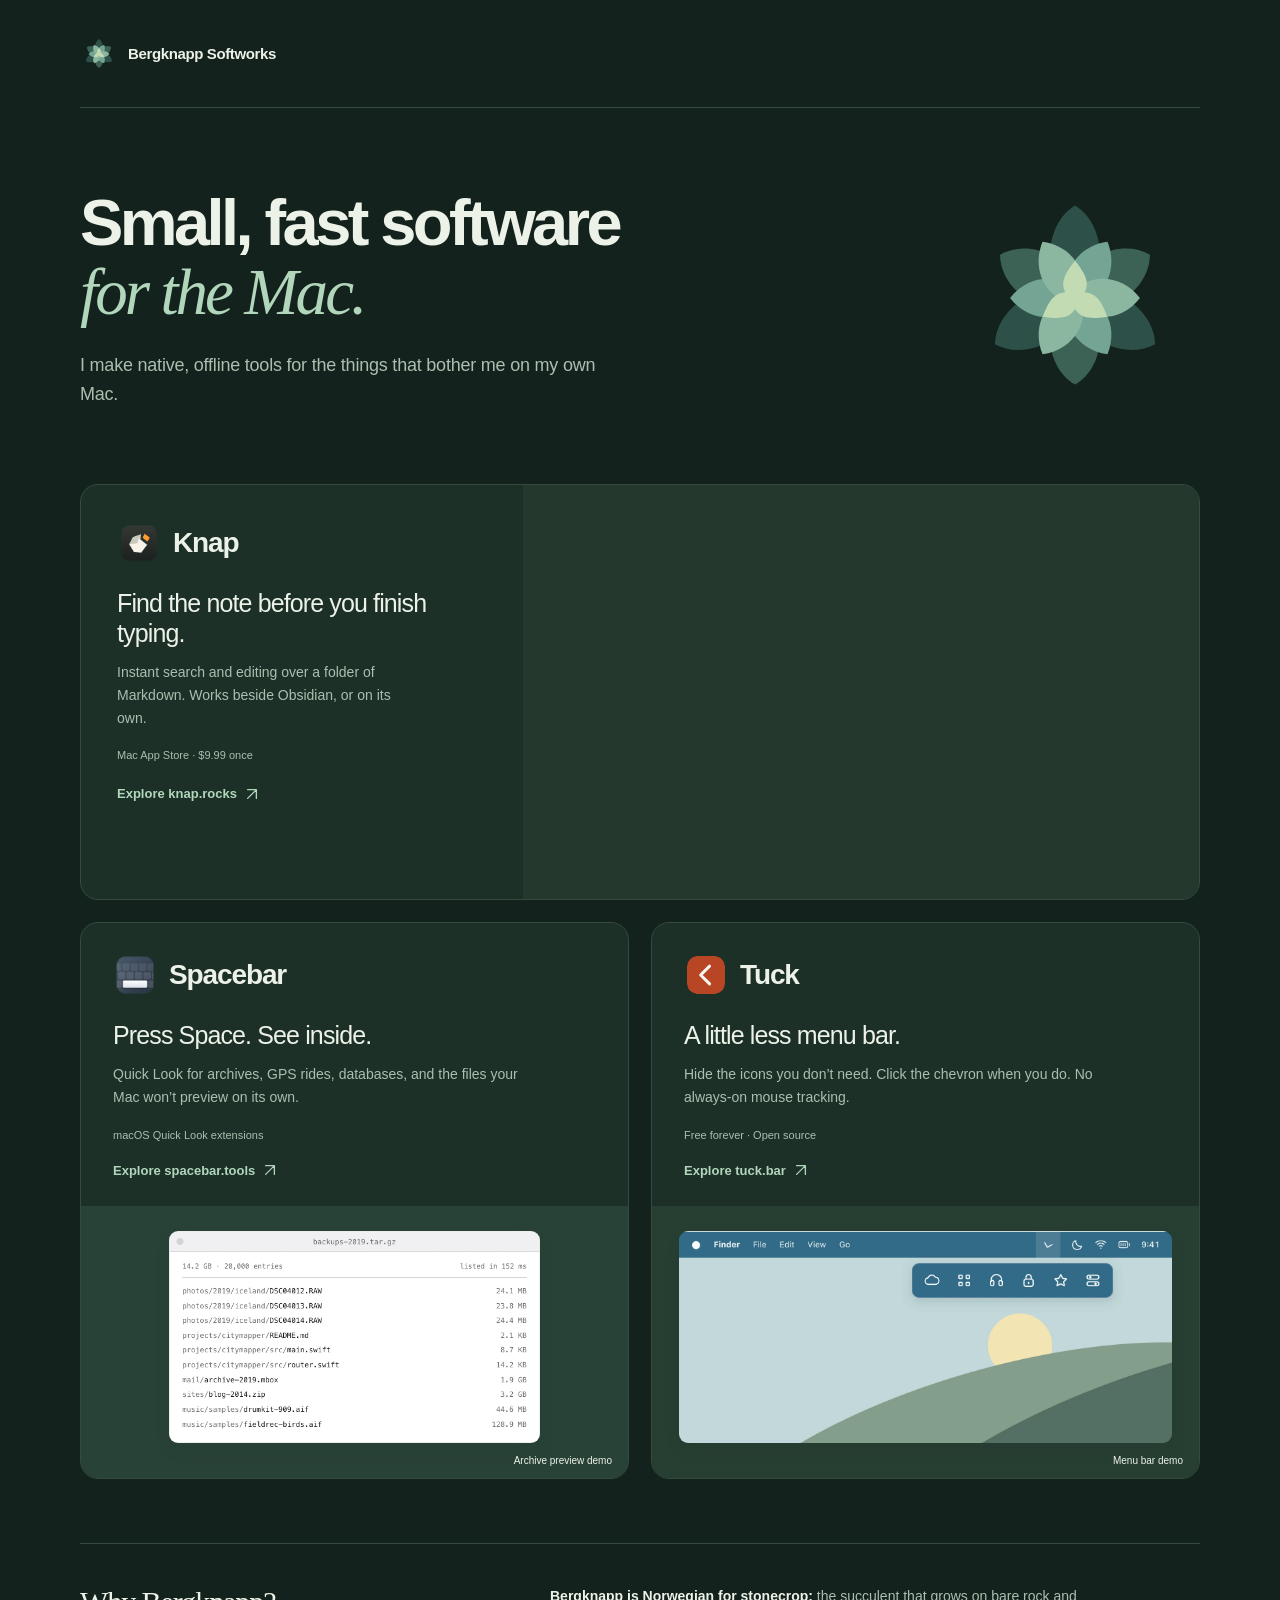
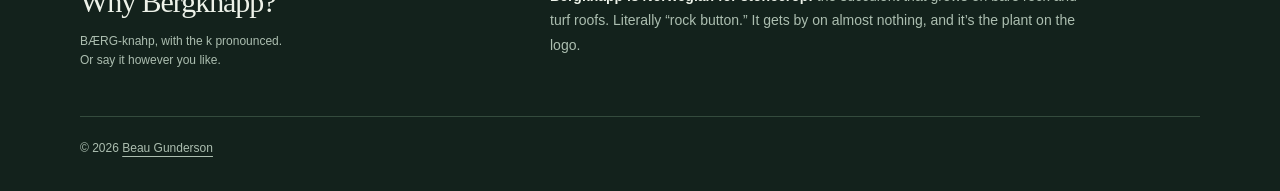
==== index.html @ d459ef78 "Audit contrast and remove redundant top navigation" ====
<!doctype html>
<html lang="en">
<head>
<meta charset="utf-8">
<meta name="viewport" content="width=device-width, initial-scale=1">
<meta name="theme-color" content="#13221c" media="(prefers-color-scheme: light)">
<meta name="theme-color" content="#0e1914" media="(prefers-color-scheme: dark)">
<title>Bergknapp Softworks — Small, fast software for the Mac</title>
<meta name="description" content="Small, fast, offline tools for the Mac, made by Beau Gunderson. Knap for your notes, Spacebar for Quick Look, and Tuck for your menu bar.">
<link rel="canonical" href="https://bergknapp.works/">
<link rel="icon" type="image/svg+xml" href="/favicon.svg?v=blue-spruce-1">
<link rel="icon" type="image/png" sizes="256x256" href="/icon-256.png?v=blue-spruce-1">
<link rel="apple-touch-icon" href="/apple-touch-icon.png?v=blue-spruce-1">
<meta property="og:title" content="Bergknapp Softworks">
<meta property="og:description" content="Small, fast, offline tools for the Mac. Made by Beau Gunderson.">
<meta property="og:image" content="https://bergknapp.works/og.png?v=blue-spruce-3">
<meta property="og:image:width" content="1200">
<meta property="og:image:height" content="630">
<meta property="og:image:alt" content="Bergknapp Softworks. Small, fast software for the Mac, beside a blue-green stonecrop rosette.">
<meta property="og:url" content="https://bergknapp.works/">
<meta property="og:type" content="website">
<meta name="twitter:card" content="summary_large_image">
<style>
:root {
  color-scheme: dark;
  --paper: #13221c;
  --panel: #1c3027;
  --ink: #edf2e9;
  --muted: #acbeb0;
  --line: #344b3d;
  --accent: #b1d6bb;
  --knap-stage: #24382e;
  --spacebar-stage: #294237;
  --tuck-stage: #273e32;
  --outer-a: #2d5149;
  --outer-b: #3c6256;
  --middle-a: #74a594;
  --middle-b: #8bb6a0;
  --heart: #c3dbb2;
}
@media (prefers-color-scheme: dark) {
  :root {
    --paper: #0e1914;
    --panel: #192b23;
    --ink: #ecf0e7;
    --muted: #adbdb1;
    --line: #3b4f42;
    --accent: #b1d6bb;
    --knap-stage: #29372e;
    --spacebar-stage: #2c4238;
    --tuck-stage: #2a3c33;
    --outer-a: #406e60;
    --outer-b: #50816e;
    --middle-a: #94c4ac;
    --middle-b: #a9d0b8;
    --heart: #dbe8c3;
  }
}
* { box-sizing: border-box; }
body { margin: 0; background: var(--paper); color: var(--ink); font-family: -apple-system, BlinkMacSystemFont, "Helvetica Neue", sans-serif; -webkit-font-smoothing: antialiased; }
a { color: inherit; text-decoration-thickness: 1px; text-underline-offset: 4px; }
a:hover { color: var(--accent); }
a:focus-visible { outline: 3px solid var(--accent); outline-offset: 5px; border-radius: 3px; }
img, svg { display: block; max-width: 100%; }
.wrap { width: min(1120px, calc(100% - 80px)); margin-inline: auto; }
.skip { position: absolute; top: -80px; left: 24px; background: var(--panel); padding: 12px 18px; z-index: 10; }
.skip:focus { top: 16px; }
.masthead { min-height: 108px; display: flex; justify-content: space-between; align-items: center; gap: 24px; border-bottom: 1px solid var(--line); }
.brand { display: flex; align-items: center; gap: 10px; text-decoration: none; font-size: 15px; font-weight: 650; letter-spacing: -.025em; }
.brand svg { width: 38px; height: 38px; }
.hero { display: grid; grid-template-columns: 1fr 250px; align-items: center; gap: 70px; padding: 72px 0 68px; }
h1 { margin: 0; font-size: clamp(42px, 5.2vw, 65px); font-weight: 650; line-height: 1.07; letter-spacing: -.055em; }
h1 em { font-family: Georgia, "Times New Roman", serif; font-weight: 400; letter-spacing: -.045em; color: var(--accent); }
.intro { max-width: 540px; font-size: 18px; line-height: 1.6; color: var(--muted); margin: 23px 0 0; letter-spacing: -.012em; }
.hero-art { margin: 0; }
.hero-art svg { width: 236px; height: 236px; margin: 0 auto; }
.apps { scroll-margin-top: 24px; }
.grid { display: grid; grid-template-columns: repeat(2, minmax(0, 1fr)); gap: 22px; }
.app { display: flex; flex-direction: column; min-width: 0; overflow: hidden; border: 1px solid var(--line); border-radius: 18px; background: var(--panel); color: var(--ink); text-decoration: none; transition: border-color 150ms ease, box-shadow 150ms ease; }
.app:hover { color: var(--ink); border-color: var(--middle-a); box-shadow: 0 6px 22px #183b2810; }
.app:focus-visible { border-radius: 18px; }
.app-info { padding: 30px 32px 28px; display: flex; flex-direction: column; align-items: flex-start; flex: 1; }
.app-heading { display: flex; align-items: center; gap: 12px; }
.app-heading img { width: 44px; height: 44px; }
.app-heading h2 { margin: 0; font-size: 28px; font-weight: 650; letter-spacing: -.04em; }
.app-heading .tuck-icon { width: 38px; height: 38px; margin: 3px; border-radius: 10px; }
.app-line { font-size: 25px; font-weight: 500; letter-spacing: -.035em; line-height: 1.2; margin: 23px 0 0; }
.app-description { font-size: 14px; line-height: 1.65; color: var(--muted); margin: 13px 0 0; max-width: 420px; }
.app-meta { margin: 19px 0 0; font-size: 11px; color: var(--muted); }
.visit { display: flex; align-items: center; gap: 8px; margin-top: 22px; font-size: 13px; font-weight: 600; color: var(--accent); }
.visit svg { width: 14px; height: 14px; transition: transform 150ms ease; }
.app:hover .visit svg { transform: translate(2px, -2px); }
.app:hover .visit span { text-decoration: underline; text-underline-offset: 4px; }
.app-visual { margin: 0; position: relative; height: 272px; overflow: hidden; }
.app-visual figcaption { position: absolute; bottom: 12px; right: 16px; font-size: 10px; color: var(--ink); }
.knap { grid-column: 1 / -1; display: grid; grid-template-columns: .85fr 1.3fr; }
.knap .app-info { padding: 36px; }
.knap .app-description { max-width: 305px; }
.knap .app-line { max-width: 310px; }
.knap .visit { margin-top: 25px; }
.knap .app-visual { height: 100%; min-height: 365px; background: var(--knap-stage); display: grid; place-items: center; }
.knap picture { display: block; width: 100%; max-width: 600px; padding: 10px; }
.knap picture img { width: 100%; height: auto; }
.spacebar .app-visual { background: var(--spacebar-stage); padding: 25px 27px 34px; display: flex; align-items: center; justify-content: center; }
.spacebar .app-visual img { width: auto; height: auto; max-height: 100%; border-radius: 9px; box-shadow: 0 8px 16px #142e2414; }
.tuck .app-visual { background: var(--tuck-stage); padding: 25px 27px 34px; display: grid; align-items: center; }
.tuck .app-visual img { width: 100%; height: auto; border-radius: 9px; box-shadow: 0 8px 16px #142e2414; }
.about { display: grid; grid-template-columns: .85fr 1.3fr; gap: 45px; margin: 64px 0 0; padding: 40px 0 46px; border-top: 1px solid var(--line); scroll-margin-top: 24px; }
.about h2 { font: 400 30px/1.2 Georgia, "Times New Roman", serif; letter-spacing: -.035em; margin: 0; }
.about .pronunciation { margin: 12px 0 0; color: var(--muted); font-size: 12px; line-height: 1.6; }
.about-copy p { margin: 0; font-size: 14px; color: var(--muted); line-height: 1.75; max-width: 550px; }
.about-copy strong { color: var(--ink); font-weight: 550; }
footer { padding: 24px 0 36px; border-top: 1px solid var(--line); display: flex; justify-content: space-between; align-items: center; gap: 20px; font-size: 12px; color: var(--muted); }
footer p { margin: 0; }
footer a { text-decoration-color: currentColor; padding-block: 10px; }
footer a:hover { text-decoration: underline; }
@media (max-width: 900px) {
  .wrap { width: calc(100% - 48px); }
  .hero { grid-template-columns: 1fr 175px; gap: 28px; padding: 56px 0; }
  .hero-art svg { width: 175px; height: 175px; }
  .app-info, .knap .app-info { padding: 26px; }
  .knap { grid-template-columns: 1fr 1.15fr; }
  .app-visual { height: 225px; }
  .spacebar .app-visual, .tuck .app-visual { padding: 20px 20px 32px; }
}
@media (max-width: 650px) {
  .wrap { width: calc(100% - 36px); }
  .masthead { min-height: 85px; gap: 12px; }
  .brand { font-size: 13px; gap: 6px; }
  .brand svg { width: 30px; height: 30px; }
  .hero { display: block; padding: 46px 0 42px; }
  .hero-art { display: none; }
  h1 { font-size: clamp(39px, 8.8vw, 54px); }
  .intro { font-size: 16px; margin-top: 20px; }
  .grid { grid-template-columns: 1fr; gap: 20px; }
  .knap { display: flex; }
  .app-info, .knap .app-info { padding: 26px; }
  .app-line { font-size: 25px; }
  .knap .app-line, .knap .app-description { max-width: none; }
  .knap .app-visual { min-height: 0; }
  .knap picture { padding: 10px 18px 18px; max-width: 390px; }
  .app-visual { height: auto; min-height: 210px; }
  .spacebar .app-visual, .tuck .app-visual { padding: 26px 24px 36px; }
  .about { grid-template-columns: 1fr; gap: 23px; margin-top: 42px; padding: 32px 0; }
  .about h2 { font-size: 28px; }
  footer { align-items: flex-start; flex-direction: column; gap: 14px; padding-bottom: 30px; }
}
@media (prefers-reduced-motion: reduce) {
  .app, .visit svg { transition: none; }
  .app:hover .visit svg { transform: none; }
}
</style>
</head>
<body>
<a class="skip" href="#main">Skip to content</a>
<svg width="0" height="0" style="position:absolute" aria-hidden="true">
  <defs>
    <!-- top-down stonecrop, Blue spruce palette: one brightness range per ring -->
    <symbol id="rosette" viewBox="0 0 120 120">
      <path fill="var(--outer-a)" transform="translate(60 60) rotate(0)" d="M0 4 C-17 -5 -17 -37 0 -47 C17 -37 17 -5 0 4Z"/>
      <path fill="var(--outer-b)" transform="translate(60 60) rotate(60)" d="M0 4 C-17 -5 -17 -34 0 -44 C17 -34 17 -5 0 4Z"/>
      <path fill="var(--outer-a)" transform="translate(60 60) rotate(120)" d="M0 4 C-17 -5 -17 -37 0 -47 C17 -37 17 -5 0 4Z"/>
      <path fill="var(--outer-b)" transform="translate(60 60) rotate(180)" d="M0 4 C-17 -5 -17 -34 0 -44 C17 -34 17 -5 0 4Z"/>
      <path fill="var(--outer-a)" transform="translate(60 60) rotate(240)" d="M0 4 C-17 -5 -17 -37 0 -47 C17 -37 17 -5 0 4Z"/>
      <path fill="var(--outer-b)" transform="translate(60 60) rotate(300)" d="M0 4 C-17 -5 -17 -34 0 -44 C17 -34 17 -5 0 4Z"/>
      <path fill="var(--middle-a)" transform="translate(60 60) rotate(30)" d="M0 4 C-13 -5 -13 -23 0 -33 C13 -23 13 -5 0 4Z"/>
      <path fill="var(--middle-b)" transform="translate(60 60) rotate(90)" d="M0 4 C-13 -5 -13 -23 0 -33 C13 -23 13 -5 0 4Z"/>
      <path fill="var(--middle-a)" transform="translate(60 60) rotate(150)" d="M0 4 C-13 -5 -13 -23 0 -33 C13 -23 13 -5 0 4Z"/>
      <path fill="var(--middle-b)" transform="translate(60 60) rotate(210)" d="M0 4 C-13 -5 -13 -23 0 -33 C13 -23 13 -5 0 4Z"/>
      <path fill="var(--middle-a)" transform="translate(60 60) rotate(270)" d="M0 4 C-13 -5 -13 -23 0 -33 C13 -23 13 -5 0 4Z"/>
      <path fill="var(--middle-b)" transform="translate(60 60) rotate(330)" d="M0 4 C-13 -5 -13 -23 0 -33 C13 -23 13 -5 0 4Z"/>
      <path fill="var(--heart)" transform="translate(60 60) rotate(0)" d="M0 4 C-8 -5 -8 -9 0 -19 C8 -9 8 -5 0 4Z"/>
      <path fill="var(--heart)" transform="translate(60 60) rotate(120)" d="M0 4 C-8 -5 -8 -9 0 -19 C8 -9 8 -5 0 4Z"/>
      <path fill="var(--heart)" transform="translate(60 60) rotate(240)" d="M0 4 C-8 -5 -8 -9 0 -19 C8 -9 8 -5 0 4Z"/>
    </symbol>
    <symbol id="arrow" viewBox="0 0 16 16">
      <path d="M3 13 13 3M3 3h10v10" fill="none" stroke="currentColor" stroke-width="1.5" stroke-linecap="round" stroke-linejoin="round"/>
    </symbol>
  </defs>
</svg>
<div class="wrap">
  <header class="masthead">
    <a class="brand" href="/" aria-label="Bergknapp Softworks home"><svg aria-hidden="true"><use href="#rosette"/></svg><span>Bergknapp Softworks</span></a>
  </header>
  <main id="main">
    <section class="hero" aria-labelledby="headline">
      <div>
        <h1 id="headline">Small, fast software<br><em>for the Mac.</em></h1>
        <p class="intro">I make native, offline tools for the things that bother me on my own Mac.</p>
      </div>
      <figure class="hero-art">
        <svg role="img" aria-label="A blue-green stonecrop rosette seen from above"><use href="#rosette"/></svg>
      </figure>
    </section>
    <section class="apps" id="apps" aria-label="Apps">
      <div class="grid">
        <a class="app knap" href="https://knap.rocks" aria-labelledby="knap-name knap-visit">
          <div class="app-info">
            <div class="app-heading"><img src="/assets/knap-icon.png" width="44" height="44" alt=""><h2 id="knap-name">Knap</h2></div>
            <p class="app-line">Find the note before you finish typing.</p>
            <p class="app-description">Instant search and editing over a folder of Markdown. Works beside Obsidian, or on its own.</p>
            <p class="app-meta">Mac App Store · $9.99 once</p>
            <span class="visit" id="knap-visit"><span>Explore knap.rocks</span><svg aria-hidden="true"><use href="#arrow"/></svg></span>
          </div>
          <figure class="app-visual">
            <picture>
              <source media="(max-width: 650px)" srcset="/assets/knap-window-narrow.webp" width="900" height="972">
              <img src="/assets/knap-window.webp" width="1440" height="979" fetchpriority="high" alt="Knap searching for bread, with matching notes beside a Rye bread note and its backlinks.">
            </picture>
          </figure>
        </a>
        <a class="app spacebar" href="https://spacebar.tools" aria-labelledby="spacebar-name spacebar-visit">
          <div class="app-info">
            <div class="app-heading"><img src="/assets/spacebar-icon.png" width="44" height="44" alt="" loading="lazy"><h2 id="spacebar-name">Spacebar</h2></div>
            <p class="app-line">Press Space. See inside.</p>
            <p class="app-description">Quick Look for archives, GPS rides, databases, and the files your Mac won’t preview on its own.</p>
            <p class="app-meta">macOS Quick Look extensions</p>
            <span class="visit" id="spacebar-visit"><span>Explore spacebar.tools</span><svg aria-hidden="true"><use href="#arrow"/></svg></span>
          </div>
          <figure class="app-visual">
            <img src="/assets/spacebar-demo.webp" width="1280" height="734" alt="Spacebar’s website demo showing a list of files inside a compressed archive." loading="lazy" decoding="async">
            <figcaption>Archive preview demo</figcaption>
          </figure>
        </a>
        <a class="app tuck" href="https://tuck.bar" aria-labelledby="tuck-name tuck-visit">
          <div class="app-info">
            <div class="app-heading"><img class="tuck-icon" src="/assets/tuck-icon.svg" width="38" height="38" alt="" loading="lazy"><h2 id="tuck-name">Tuck</h2></div>
            <p class="app-line">A little less menu bar.</p>
            <p class="app-description">Hide the icons you don’t need. Click the chevron when you do. No always-on mouse tracking.</p>
            <p class="app-meta">Free forever · Open source</p>
            <span class="visit" id="tuck-visit"><span>Explore tuck.bar</span><svg aria-hidden="true"><use href="#arrow"/></svg></span>
          </div>
          <figure class="app-visual">
            <img src="/assets/tuck-demo.webp" width="1440" height="622" alt="Tuck’s illustrated demo with hidden menu bar icons revealed in a tray beneath the chevron." loading="lazy" decoding="async">
            <figcaption>Menu bar demo</figcaption>
          </figure>
        </a>
      </div>
    </section>
    <section class="about" id="about" aria-labelledby="about-title">
      <div><h2 id="about-title">Why Bergknapp?</h2><p class="pronunciation">BÆRG-knahp, with the k pronounced.<br>Or say it however you like.</p></div>
      <div class="about-copy"><p><strong>Bergknapp is Norwegian for stonecrop:</strong> the succulent that grows on bare rock and turf roofs. Literally “rock button.” It gets by on almost nothing, and it’s the plant on the logo.</p></div>
    </section>
  </main>
  <footer>
    <p>© 2026 <a href="https://beaugunderson.com">Beau Gunderson</a></p>
  </footer>
</div>
</body>
</html>
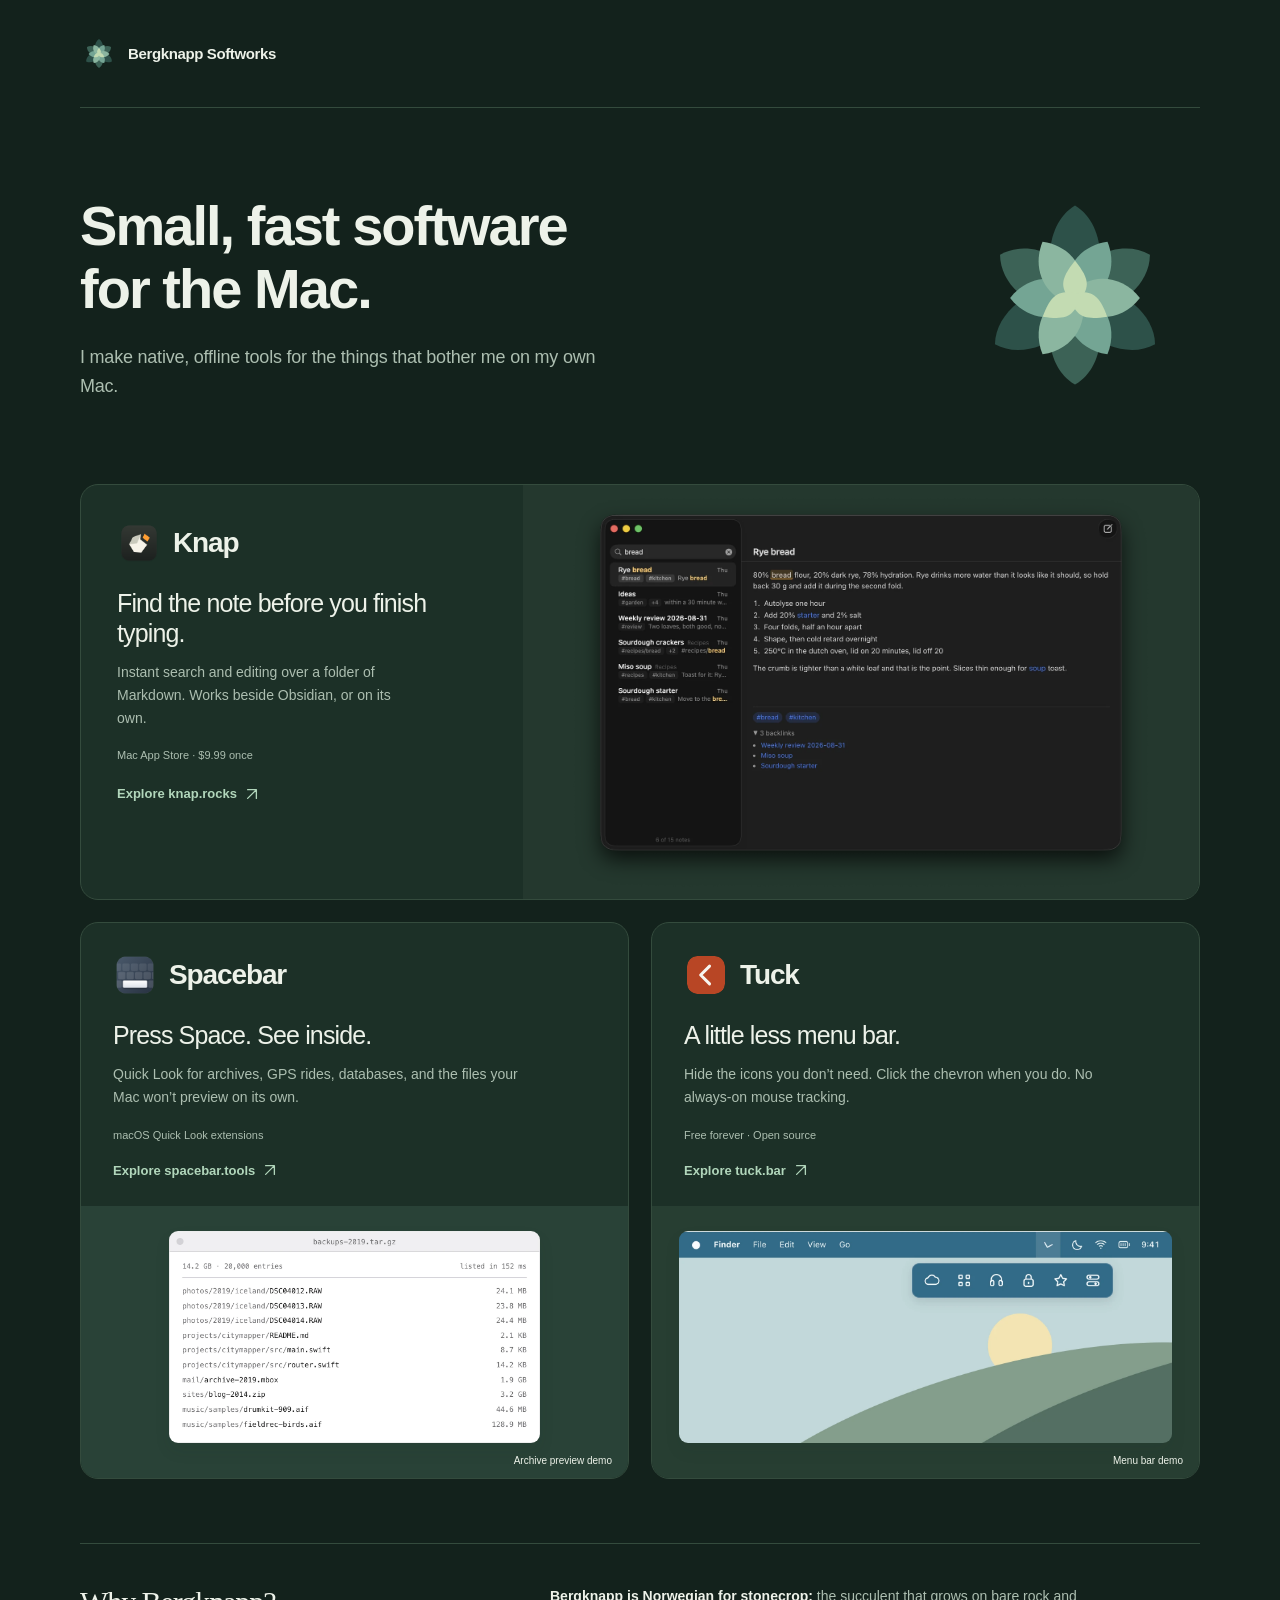
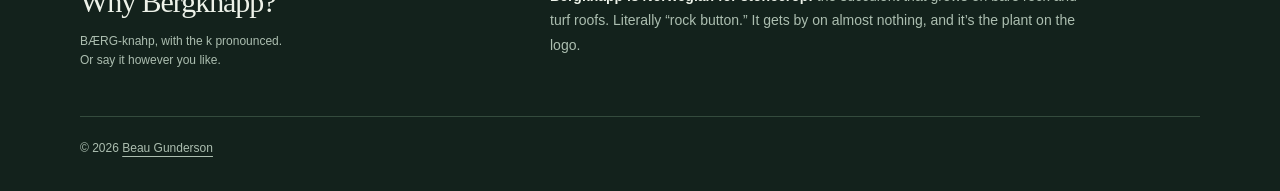
==== commit 61557b45: "Simplify the headline to restrained sans-serif typography" ====
--- a/index.html
+++ b/index.html
@@ -13,7 +13,7 @@
 <link rel="apple-touch-icon" href="/apple-touch-icon.png?v=blue-spruce-1">
 <meta property="og:title" content="Bergknapp Softworks">
 <meta property="og:description" content="Small, fast, offline tools for the Mac. Made by Beau Gunderson.">
-<meta property="og:image" content="https://bergknapp.works/og.png?v=blue-spruce-3">
+<meta property="og:image" content="https://bergknapp.works/og.png?v=blue-spruce-4">
 <meta property="og:image:width" content="1200">
 <meta property="og:image:height" content="630">
 <meta property="og:image:alt" content="Bergknapp Softworks. Small, fast software for the Mac, beside a blue-green stonecrop rosette.">
@@ -69,8 +69,7 @@
 .brand { display: flex; align-items: center; gap: 10px; text-decoration: none; font-size: 15px; font-weight: 650; letter-spacing: -.025em; }
 .brand svg { width: 38px; height: 38px; }
 .hero { display: grid; grid-template-columns: 1fr 250px; align-items: center; gap: 70px; padding: 72px 0 68px; }
-h1 { margin: 0; font-size: clamp(42px, 5.2vw, 65px); font-weight: 650; line-height: 1.07; letter-spacing: -.055em; }
-h1 em { font-family: Georgia, "Times New Roman", serif; font-weight: 400; letter-spacing: -.045em; color: var(--accent); }
+h1 { max-width: 650px; margin: 0; font-size: clamp(38px, 4.5vw, 56px); font-weight: 600; line-height: 1.12; letter-spacing: -.035em; text-wrap: balance; }
 .intro { max-width: 540px; font-size: 18px; line-height: 1.6; color: var(--muted); margin: 23px 0 0; letter-spacing: -.012em; }
 .hero-art { margin: 0; }
 .hero-art svg { width: 236px; height: 236px; margin: 0 auto; }
@@ -130,7 +129,7 @@
   .brand svg { width: 30px; height: 30px; }
   .hero { display: block; padding: 46px 0 42px; }
   .hero-art { display: none; }
-  h1 { font-size: clamp(39px, 8.8vw, 54px); }
+  h1 { font-size: clamp(36px, 8vw, 44px); }
   .intro { font-size: 16px; margin-top: 20px; }
   .grid { grid-template-columns: 1fr; gap: 20px; }
   .knap { display: flex; }
@@ -185,7 +184,7 @@
   <main id="main">
     <section class="hero" aria-labelledby="headline">
       <div>
-        <h1 id="headline">Small, fast software<br><em>for the Mac.</em></h1>
+        <h1 id="headline">Small, fast software for the Mac.</h1>
         <p class="intro">I make native, offline tools for the things that bother me on my own Mac.</p>
       </div>
       <figure class="hero-art">
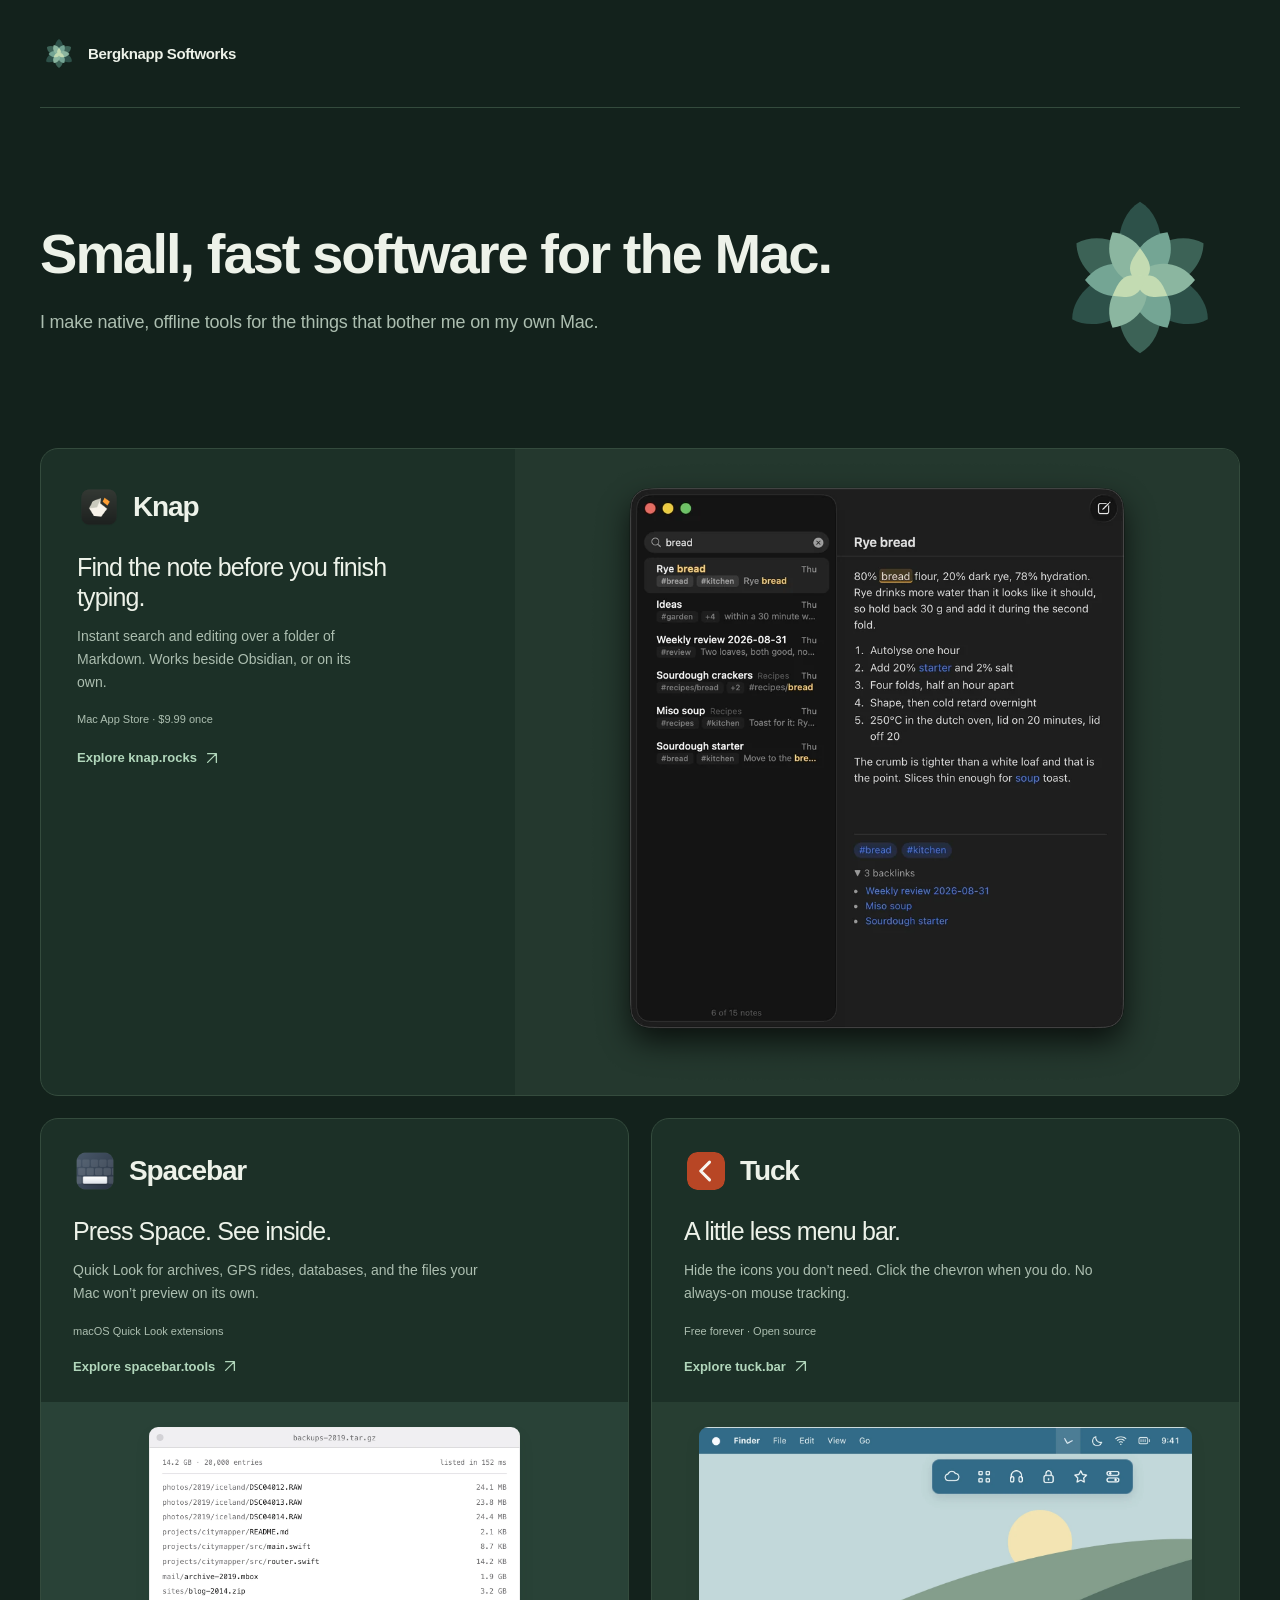
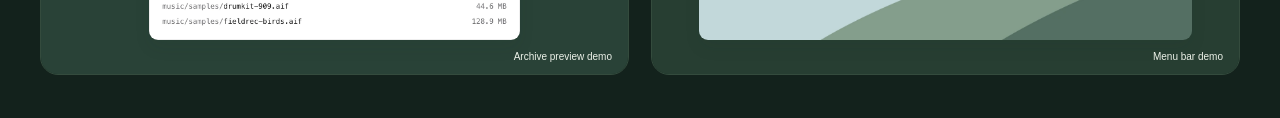
==== commit f863a7c9: "Widen desktop hero and simplify the name explanation" ====
--- a/index.html
+++ b/index.html
@@ -62,17 +62,17 @@
 a:hover { color: var(--accent); }
 a:focus-visible { outline: 3px solid var(--accent); outline-offset: 5px; border-radius: 3px; }
 img, svg { display: block; max-width: 100%; }
-.wrap { width: min(1120px, calc(100% - 80px)); margin-inline: auto; }
+.wrap { width: min(1240px, calc(100% - 80px)); margin-inline: auto; }
 .skip { position: absolute; top: -80px; left: 24px; background: var(--panel); padding: 12px 18px; z-index: 10; }
 .skip:focus { top: 16px; }
 .masthead { min-height: 108px; display: flex; justify-content: space-between; align-items: center; gap: 24px; border-bottom: 1px solid var(--line); }
 .brand { display: flex; align-items: center; gap: 10px; text-decoration: none; font-size: 15px; font-weight: 650; letter-spacing: -.025em; }
 .brand svg { width: 38px; height: 38px; }
-.hero { display: grid; grid-template-columns: 1fr 250px; align-items: center; gap: 70px; padding: 72px 0 68px; }
-h1 { max-width: 650px; margin: 0; font-size: clamp(38px, 4.5vw, 56px); font-weight: 600; line-height: 1.12; letter-spacing: -.035em; text-wrap: balance; }
-.intro { max-width: 540px; font-size: 18px; line-height: 1.6; color: var(--muted); margin: 23px 0 0; letter-spacing: -.012em; }
+.hero { display: grid; grid-template-columns: minmax(0, 1fr) 200px; align-items: center; gap: 40px; padding: 72px 0 68px; }
+h1 { margin: 0; font-size: clamp(38px, 4.5vw, 56px); font-weight: 600; line-height: 1.12; letter-spacing: -.035em; text-wrap: balance; }
+.intro { font-size: 18px; line-height: 1.6; color: var(--muted); margin: 23px 0 0; letter-spacing: -.012em; }
 .hero-art { margin: 0; }
-.hero-art svg { width: 236px; height: 236px; margin: 0 auto; }
+.hero-art svg { width: 200px; height: 200px; margin: 0 auto; }
 .apps { scroll-margin-top: 24px; }
 .grid { display: grid; grid-template-columns: repeat(2, minmax(0, 1fr)); gap: 22px; }
 .app { display: flex; flex-direction: column; min-width: 0; overflow: hidden; border: 1px solid var(--line); border-radius: 18px; background: var(--panel); color: var(--ink); text-decoration: none; transition: border-color 150ms ease, box-shadow 150ms ease; }
@@ -102,12 +102,10 @@
 .knap picture img { width: 100%; height: auto; }
 .spacebar .app-visual { background: var(--spacebar-stage); padding: 25px 27px 34px; display: flex; align-items: center; justify-content: center; }
 .spacebar .app-visual img { width: auto; height: auto; max-height: 100%; border-radius: 9px; box-shadow: 0 8px 16px #142e2414; }
-.tuck .app-visual { background: var(--tuck-stage); padding: 25px 27px 34px; display: grid; align-items: center; }
-.tuck .app-visual img { width: 100%; height: auto; border-radius: 9px; box-shadow: 0 8px 16px #142e2414; }
-.about { display: grid; grid-template-columns: .85fr 1.3fr; gap: 45px; margin: 64px 0 0; padding: 40px 0 46px; border-top: 1px solid var(--line); scroll-margin-top: 24px; }
-.about h2 { font: 400 30px/1.2 Georgia, "Times New Roman", serif; letter-spacing: -.035em; margin: 0; }
-.about .pronunciation { margin: 12px 0 0; color: var(--muted); font-size: 12px; line-height: 1.6; }
-.about-copy p { margin: 0; font-size: 14px; color: var(--muted); line-height: 1.75; max-width: 550px; }
+.tuck .app-visual { background: var(--tuck-stage); padding: 25px 27px 34px; display: flex; align-items: center; justify-content: center; }
+.tuck .app-visual img { width: auto; height: auto; max-height: 100%; border-radius: 9px; box-shadow: 0 8px 16px #142e2414; }
+.about { margin: 64px 0 0; padding: 40px 0 46px; border-top: 1px solid var(--line); }
+.about-copy p { margin: 0; font-size: 14px; color: var(--muted); line-height: 1.75; max-width: 760px; }
 .about-copy strong { color: var(--ink); font-weight: 550; }
 footer { padding: 24px 0 36px; border-top: 1px solid var(--line); display: flex; justify-content: space-between; align-items: center; gap: 20px; font-size: 12px; color: var(--muted); }
 footer p { margin: 0; }
@@ -140,8 +138,7 @@
   .knap picture { padding: 10px 18px 18px; max-width: 390px; }
   .app-visual { height: auto; min-height: 210px; }
   .spacebar .app-visual, .tuck .app-visual { padding: 26px 24px 36px; }
-  .about { grid-template-columns: 1fr; gap: 23px; margin-top: 42px; padding: 32px 0; }
-  .about h2 { font-size: 28px; }
+  .about { margin-top: 42px; padding: 32px 0; }
   footer { align-items: flex-start; flex-direction: column; gap: 14px; padding-bottom: 30px; }
 }
 @media (prefers-reduced-motion: reduce) {
@@ -236,8 +233,7 @@
         </a>
       </div>
     </section>
-    <section class="about" id="about" aria-labelledby="about-title">
-      <div><h2 id="about-title">Why Bergknapp?</h2><p class="pronunciation">BÆRG-knahp, with the k pronounced.<br>Or say it however you like.</p></div>
+    <section class="about" id="about" aria-label="About the name">
       <div class="about-copy"><p><strong>Bergknapp is Norwegian for stonecrop:</strong> the succulent that grows on bare rock and turf roofs. Literally “rock button.” It gets by on almost nothing, and it’s the plant on the logo.</p></div>
     </section>
   </main>
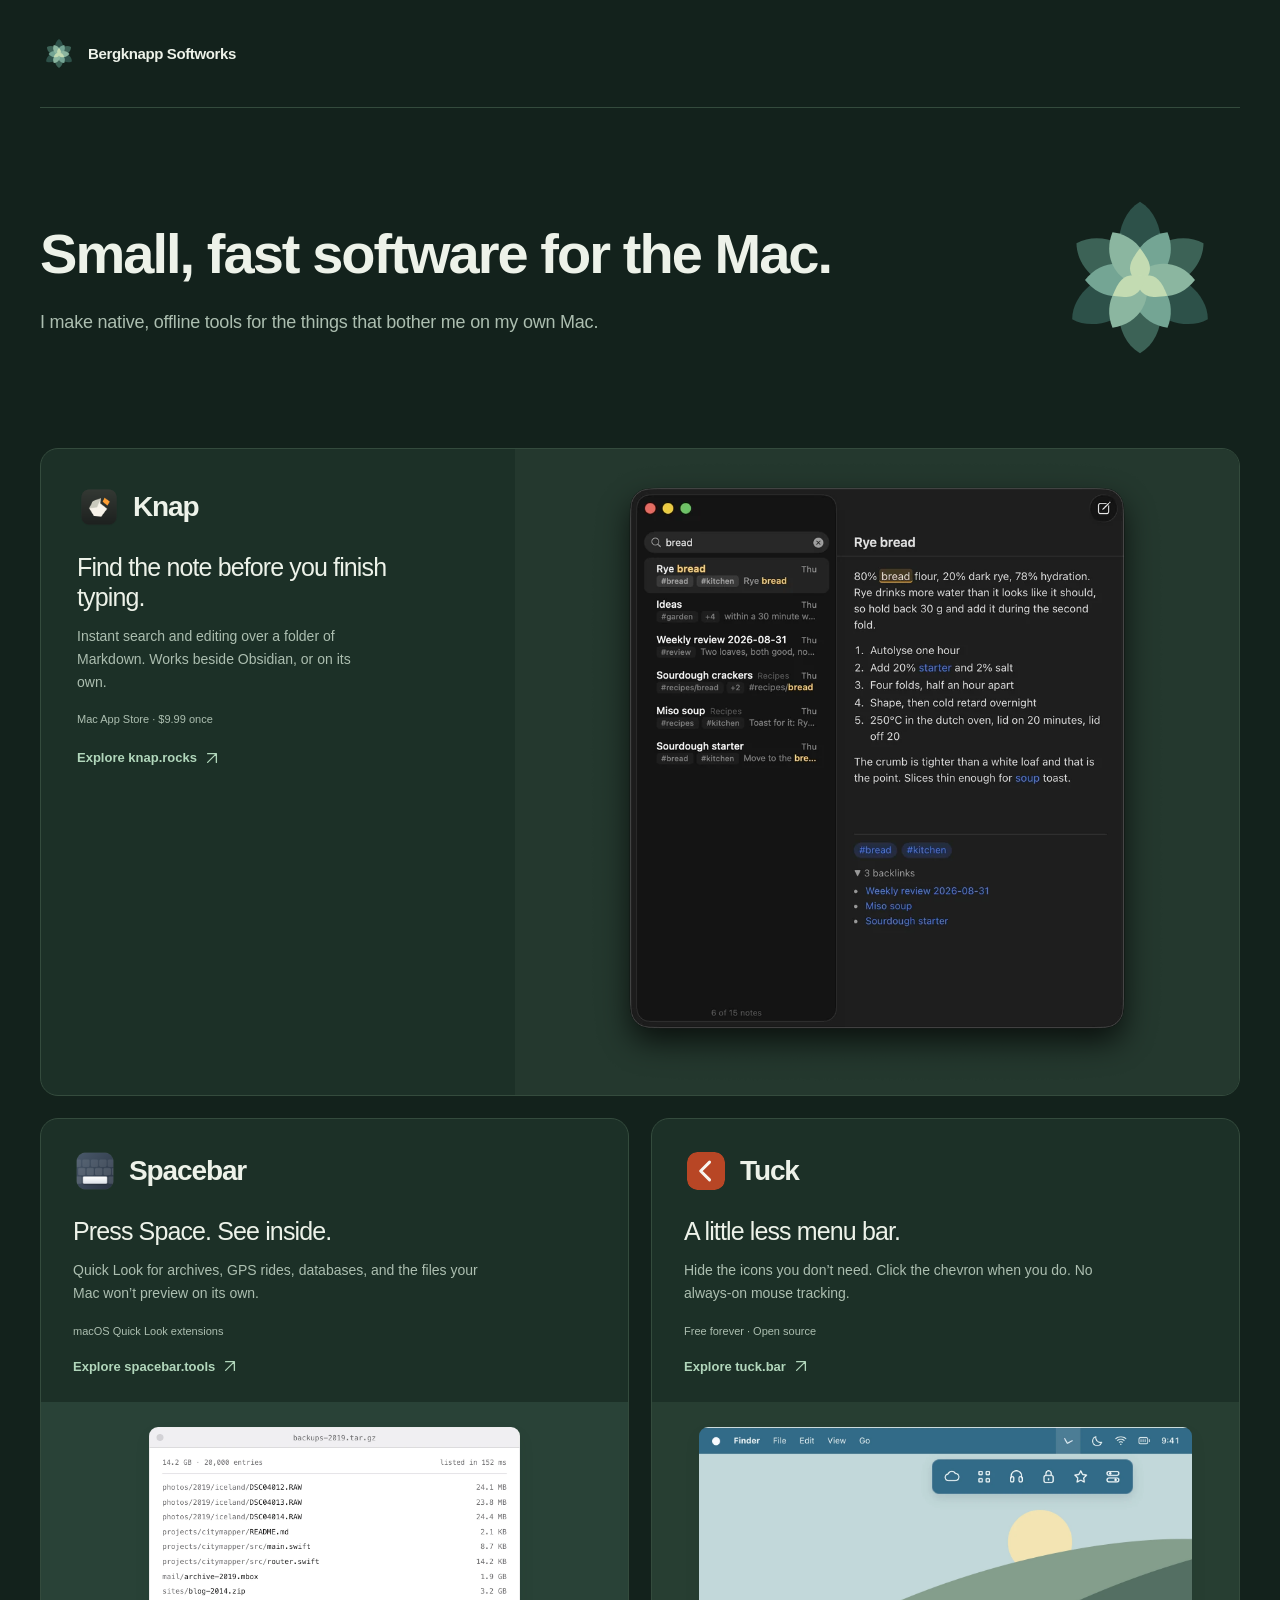
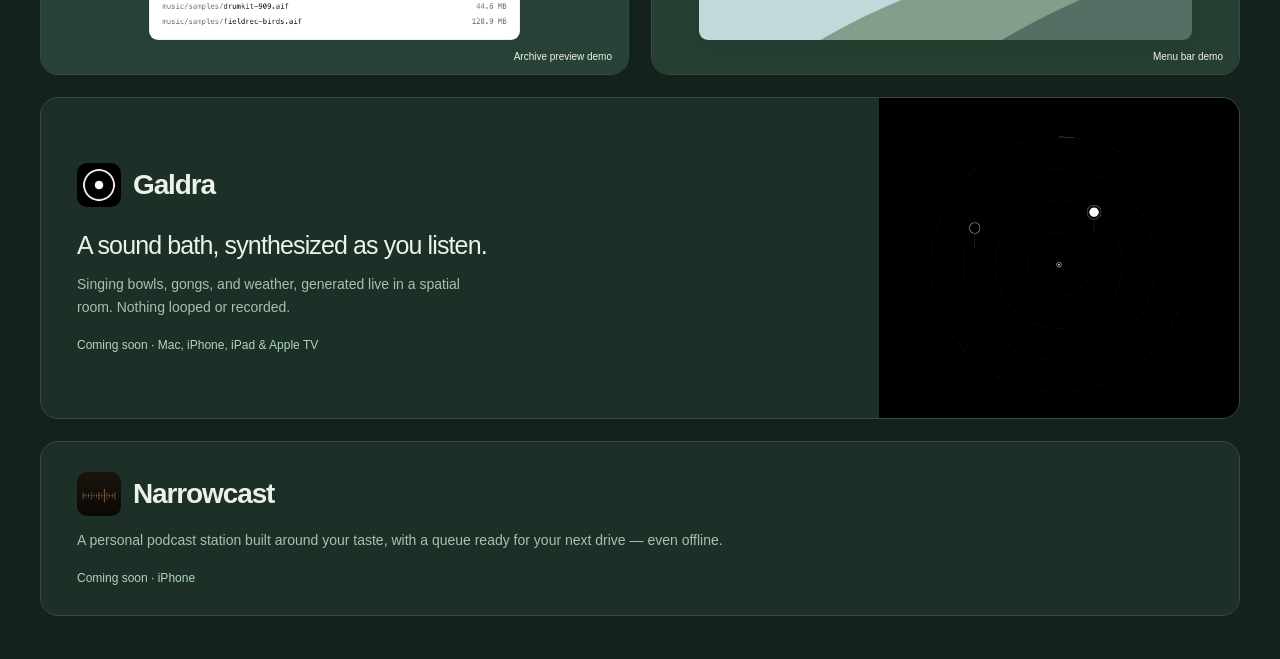
==== commit f414dfa2: "Add Galdra and Narrowcast coming-soon cards" ====
--- a/index.html
+++ b/index.html
@@ -6,7 +6,7 @@
 <meta name="theme-color" content="#13221c" media="(prefers-color-scheme: light)">
 <meta name="theme-color" content="#0e1914" media="(prefers-color-scheme: dark)">
 <title>Bergknapp Softworks — Small, fast software for the Mac</title>
-<meta name="description" content="Small, fast, offline tools for the Mac, made by Beau Gunderson. Knap for your notes, Spacebar for Quick Look, and Tuck for your menu bar.">
+<meta name="description" content="Small, fast tools made by Beau Gunderson: Knap, Spacebar, Tuck, and the upcoming Galdra and Narrowcast.">
 <link rel="canonical" href="https://bergknapp.works/">
 <link rel="icon" type="image/svg+xml" href="/favicon.svg?v=blue-spruce-1">
 <link rel="icon" type="image/png" sizes="256x256" href="/icon-256.png?v=blue-spruce-1">
@@ -76,7 +76,7 @@
 .apps { scroll-margin-top: 24px; }
 .grid { display: grid; grid-template-columns: repeat(2, minmax(0, 1fr)); gap: 22px; }
 .app { display: flex; flex-direction: column; min-width: 0; overflow: hidden; border: 1px solid var(--line); border-radius: 18px; background: var(--panel); color: var(--ink); text-decoration: none; transition: border-color 150ms ease, box-shadow 150ms ease; }
-.app:hover { color: var(--ink); border-color: var(--middle-a); box-shadow: 0 6px 22px #183b2810; }
+a.app:hover { color: var(--ink); border-color: var(--middle-a); box-shadow: 0 6px 22px #183b2810; }
 .app:focus-visible { border-radius: 18px; }
 .app-info { padding: 30px 32px 28px; display: flex; flex-direction: column; align-items: flex-start; flex: 1; }
 .app-heading { display: flex; align-items: center; gap: 12px; }
@@ -88,8 +88,8 @@
 .app-meta { margin: 19px 0 0; font-size: 11px; color: var(--muted); }
 .visit { display: flex; align-items: center; gap: 8px; margin-top: 22px; font-size: 13px; font-weight: 600; color: var(--accent); }
 .visit svg { width: 14px; height: 14px; transition: transform 150ms ease; }
-.app:hover .visit svg { transform: translate(2px, -2px); }
-.app:hover .visit span { text-decoration: underline; text-underline-offset: 4px; }
+a.app:hover .visit svg { transform: translate(2px, -2px); }
+a.app:hover .visit span { text-decoration: underline; text-underline-offset: 4px; }
 .app-visual { margin: 0; position: relative; height: 272px; overflow: hidden; }
 .app-visual figcaption { position: absolute; bottom: 12px; right: 16px; font-size: 10px; color: var(--ink); }
 .knap { grid-column: 1 / -1; display: grid; grid-template-columns: .85fr 1.3fr; }
@@ -104,6 +104,15 @@
 .spacebar .app-visual img { width: auto; height: auto; max-height: 100%; border-radius: 9px; box-shadow: 0 8px 16px #142e2414; }
 .tuck .app-visual { background: var(--tuck-stage); padding: 25px 27px 34px; display: flex; align-items: center; justify-content: center; }
 .tuck .app-visual img { width: auto; height: auto; max-height: 100%; border-radius: 9px; box-shadow: 0 8px 16px #142e2414; }
+.upcoming { grid-column: 1 / -1; }
+.upcoming .app-heading img { border-radius: 10px; }
+.upcoming .app-meta { color: var(--accent); font-size: 12px; }
+.galdra { display: grid; grid-template-columns: minmax(0, 1fr) 360px; align-items: stretch; }
+.galdra .app-info { justify-content: center; padding: 36px; }
+.galdra .app-visual { height: 320px; background: #000000; display: flex; align-items: center; justify-content: center; padding: 18px; }
+.galdra .app-visual img { width: auto; height: 100%; max-height: 100%; object-fit: contain; }
+.narrowcast .app-info { padding: 30px 36px; }
+.narrowcast .app-description { max-width: 760px; }
 .about { margin: 64px 0 0; padding: 40px 0 46px; border-top: 1px solid var(--line); }
 .about-copy p { margin: 0; font-size: 14px; color: var(--muted); line-height: 1.75; max-width: 760px; }
 .about-copy strong { color: var(--ink); font-weight: 550; }
@@ -138,12 +147,15 @@
   .knap picture { padding: 10px 18px 18px; max-width: 390px; }
   .app-visual { height: auto; min-height: 210px; }
   .spacebar .app-visual, .tuck .app-visual { padding: 26px 24px 36px; }
+  .galdra { display: flex; }
+  .galdra .app-info, .narrowcast .app-info { padding: 26px; }
+  .galdra .app-visual { height: 300px; min-height: 0; }
   .about { margin-top: 42px; padding: 32px 0; }
   footer { align-items: flex-start; flex-direction: column; gap: 14px; padding-bottom: 30px; }
 }
 @media (prefers-reduced-motion: reduce) {
   .app, .visit svg { transition: none; }
-  .app:hover .visit svg { transform: none; }
+  a.app:hover .visit svg { transform: none; }
 }
 </style>
 </head>
@@ -231,6 +243,24 @@
             <figcaption>Menu bar demo</figcaption>
           </figure>
         </a>
+        <article class="app upcoming galdra" aria-labelledby="galdra-name">
+          <div class="app-info">
+            <div class="app-heading"><img src="/assets/galdra-icon.png" width="44" height="44" alt="" loading="lazy"><h2 id="galdra-name">Galdra</h2></div>
+            <p class="app-line">A sound bath, synthesized as you listen.</p>
+            <p class="app-description">Singing bowls, gongs, and weather, generated live in a spatial room. Nothing looped or recorded.</p>
+            <p class="app-meta">Coming soon · Mac, iPhone, iPad &amp; Apple TV</p>
+          </div>
+          <figure class="app-visual">
+            <img src="/assets/galdra-session.webp" width="900" height="900" alt="Galdra’s live sound-bath view: singing bowls positioned around the listener on concentric distance rings." loading="lazy" decoding="async">
+          </figure>
+        </article>
+        <article class="app upcoming narrowcast" aria-labelledby="narrowcast-name">
+          <div class="app-info">
+            <div class="app-heading"><img src="/assets/narrowcast-icon.png" width="44" height="44" alt="" loading="lazy"><h2 id="narrowcast-name">Narrowcast</h2></div>
+            <p class="app-description">A personal podcast station built around your taste, with a queue ready for your next drive — even offline.</p>
+            <p class="app-meta">Coming soon · iPhone</p>
+          </div>
+        </article>
       </div>
     </section>
     <section class="about" id="about" aria-label="About the name">
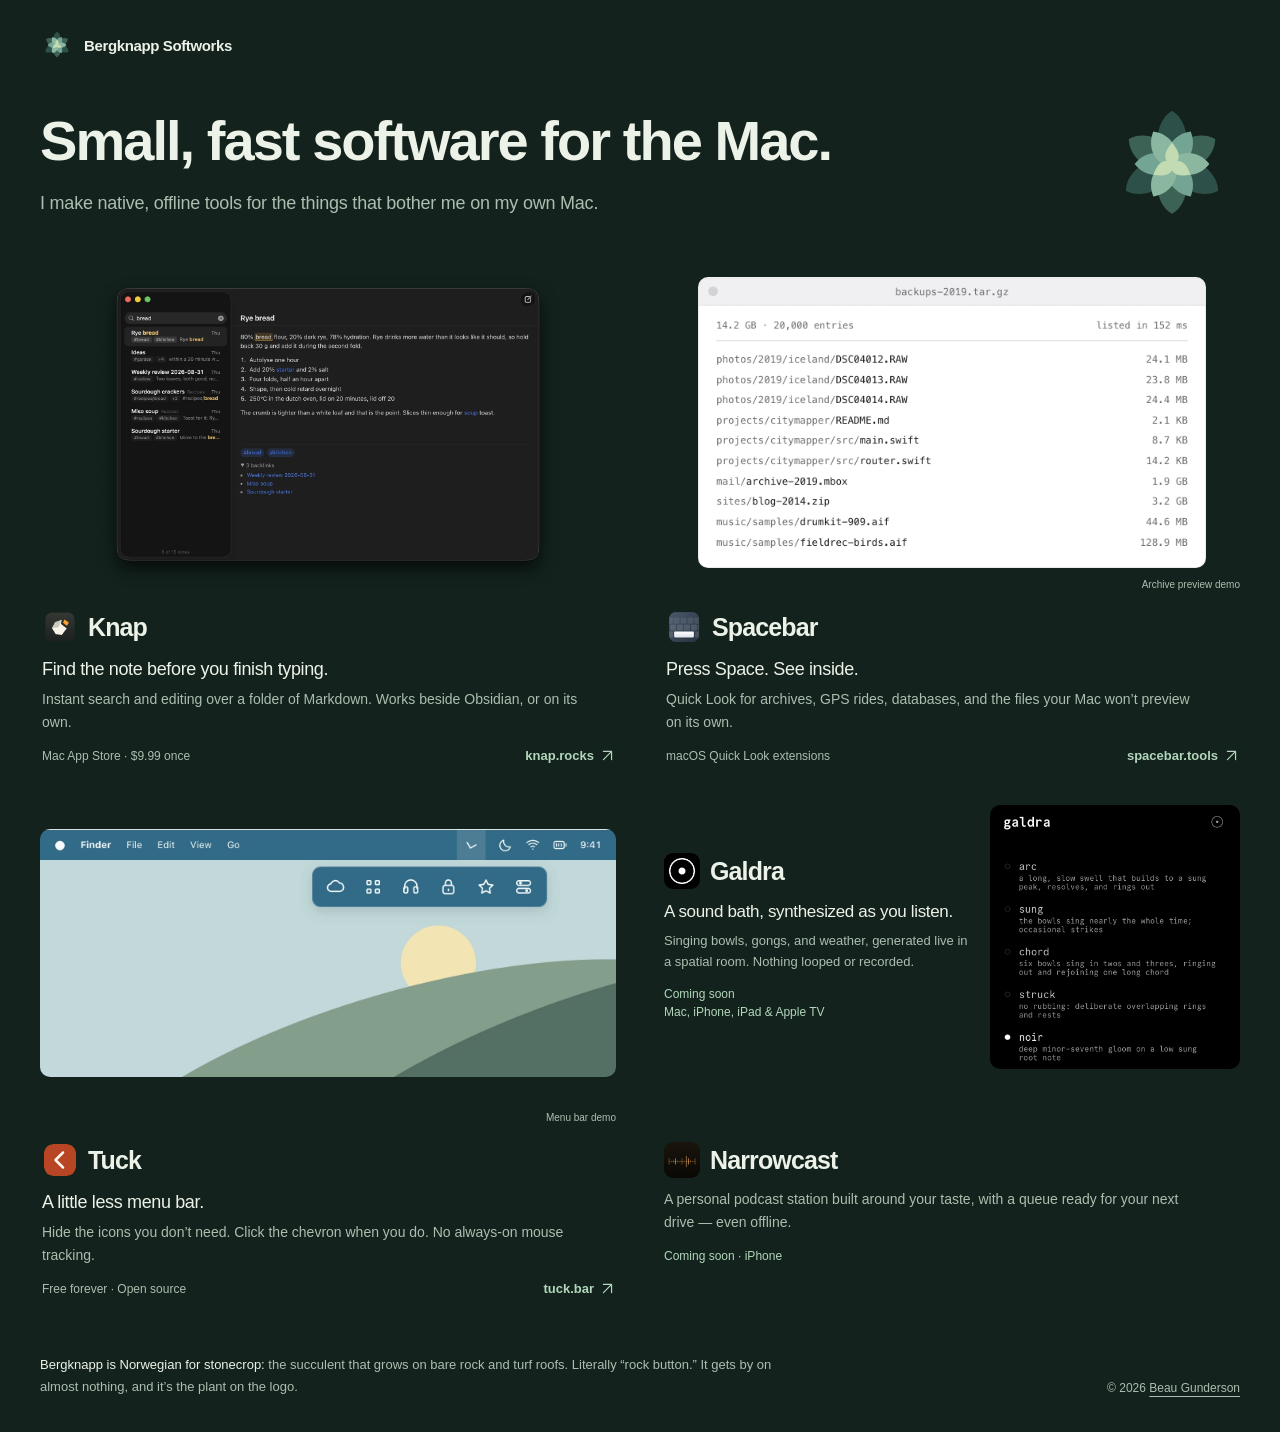
==== commit a7346d38: "Replace boxed app cards with a compact gallery" ====
--- a/index.html
+++ b/index.html
@@ -27,11 +27,7 @@
   --panel: #1c3027;
   --ink: #edf2e9;
   --muted: #acbeb0;
-  --line: #344b3d;
   --accent: #b1d6bb;
-  --knap-stage: #24382e;
-  --spacebar-stage: #294237;
-  --tuck-stage: #273e32;
   --outer-a: #2d5149;
   --outer-b: #3c6256;
   --middle-a: #74a594;
@@ -44,11 +40,7 @@
     --panel: #192b23;
     --ink: #ecf0e7;
     --muted: #adbdb1;
-    --line: #3b4f42;
     --accent: #b1d6bb;
-    --knap-stage: #29372e;
-    --spacebar-stage: #2c4238;
-    --tuck-stage: #2a3c33;
     --outer-a: #406e60;
     --outer-b: #50816e;
     --middle-a: #94c4ac;
@@ -56,108 +48,8 @@
     --heart: #dbe8c3;
   }
 }
-* { box-sizing: border-box; }
-body { margin: 0; background: var(--paper); color: var(--ink); font-family: -apple-system, BlinkMacSystemFont, "Helvetica Neue", sans-serif; -webkit-font-smoothing: antialiased; }
-a { color: inherit; text-decoration-thickness: 1px; text-underline-offset: 4px; }
-a:hover { color: var(--accent); }
-a:focus-visible { outline: 3px solid var(--accent); outline-offset: 5px; border-radius: 3px; }
-img, svg { display: block; max-width: 100%; }
-.wrap { width: min(1240px, calc(100% - 80px)); margin-inline: auto; }
-.skip { position: absolute; top: -80px; left: 24px; background: var(--panel); padding: 12px 18px; z-index: 10; }
-.skip:focus { top: 16px; }
-.masthead { min-height: 108px; display: flex; justify-content: space-between; align-items: center; gap: 24px; border-bottom: 1px solid var(--line); }
-.brand { display: flex; align-items: center; gap: 10px; text-decoration: none; font-size: 15px; font-weight: 650; letter-spacing: -.025em; }
-.brand svg { width: 38px; height: 38px; }
-.hero { display: grid; grid-template-columns: minmax(0, 1fr) 200px; align-items: center; gap: 40px; padding: 72px 0 68px; }
-h1 { margin: 0; font-size: clamp(38px, 4.5vw, 56px); font-weight: 600; line-height: 1.12; letter-spacing: -.035em; text-wrap: balance; }
-.intro { font-size: 18px; line-height: 1.6; color: var(--muted); margin: 23px 0 0; letter-spacing: -.012em; }
-.hero-art { margin: 0; }
-.hero-art svg { width: 200px; height: 200px; margin: 0 auto; }
-.apps { scroll-margin-top: 24px; }
-.grid { display: grid; grid-template-columns: repeat(2, minmax(0, 1fr)); gap: 22px; }
-.app { display: flex; flex-direction: column; min-width: 0; overflow: hidden; border: 1px solid var(--line); border-radius: 18px; background: var(--panel); color: var(--ink); text-decoration: none; transition: border-color 150ms ease, box-shadow 150ms ease; }
-a.app:hover { color: var(--ink); border-color: var(--middle-a); box-shadow: 0 6px 22px #183b2810; }
-.app:focus-visible { border-radius: 18px; }
-.app-info { padding: 30px 32px 28px; display: flex; flex-direction: column; align-items: flex-start; flex: 1; }
-.app-heading { display: flex; align-items: center; gap: 12px; }
-.app-heading img { width: 44px; height: 44px; }
-.app-heading h2 { margin: 0; font-size: 28px; font-weight: 650; letter-spacing: -.04em; }
-.app-heading .tuck-icon { width: 38px; height: 38px; margin: 3px; border-radius: 10px; }
-.app-line { font-size: 25px; font-weight: 500; letter-spacing: -.035em; line-height: 1.2; margin: 23px 0 0; }
-.app-description { font-size: 14px; line-height: 1.65; color: var(--muted); margin: 13px 0 0; max-width: 420px; }
-.app-meta { margin: 19px 0 0; font-size: 11px; color: var(--muted); }
-.visit { display: flex; align-items: center; gap: 8px; margin-top: 22px; font-size: 13px; font-weight: 600; color: var(--accent); }
-.visit svg { width: 14px; height: 14px; transition: transform 150ms ease; }
-a.app:hover .visit svg { transform: translate(2px, -2px); }
-a.app:hover .visit span { text-decoration: underline; text-underline-offset: 4px; }
-.app-visual { margin: 0; position: relative; height: 272px; overflow: hidden; }
-.app-visual figcaption { position: absolute; bottom: 12px; right: 16px; font-size: 10px; color: var(--ink); }
-.knap { grid-column: 1 / -1; display: grid; grid-template-columns: .85fr 1.3fr; }
-.knap .app-info { padding: 36px; }
-.knap .app-description { max-width: 305px; }
-.knap .app-line { max-width: 310px; }
-.knap .visit { margin-top: 25px; }
-.knap .app-visual { height: 100%; min-height: 365px; background: var(--knap-stage); display: grid; place-items: center; }
-.knap picture { display: block; width: 100%; max-width: 600px; padding: 10px; }
-.knap picture img { width: 100%; height: auto; }
-.spacebar .app-visual { background: var(--spacebar-stage); padding: 25px 27px 34px; display: flex; align-items: center; justify-content: center; }
-.spacebar .app-visual img { width: auto; height: auto; max-height: 100%; border-radius: 9px; box-shadow: 0 8px 16px #142e2414; }
-.tuck .app-visual { background: var(--tuck-stage); padding: 25px 27px 34px; display: flex; align-items: center; justify-content: center; }
-.tuck .app-visual img { width: auto; height: auto; max-height: 100%; border-radius: 9px; box-shadow: 0 8px 16px #142e2414; }
-.upcoming { grid-column: 1 / -1; }
-.upcoming .app-heading img { border-radius: 10px; }
-.upcoming .app-meta { color: var(--accent); font-size: 12px; }
-.galdra { display: grid; grid-template-columns: minmax(0, 1fr) 360px; align-items: stretch; }
-.galdra .app-info { justify-content: center; padding: 36px; }
-.galdra .app-visual { height: 320px; background: #000000; display: flex; align-items: center; justify-content: center; padding: 18px; }
-.galdra .app-visual img { width: auto; height: 100%; max-height: 100%; object-fit: contain; }
-.narrowcast .app-info { padding: 30px 36px; }
-.narrowcast .app-description { max-width: 760px; }
-.about { margin: 64px 0 0; padding: 40px 0 46px; border-top: 1px solid var(--line); }
-.about-copy p { margin: 0; font-size: 14px; color: var(--muted); line-height: 1.75; max-width: 760px; }
-.about-copy strong { color: var(--ink); font-weight: 550; }
-footer { padding: 24px 0 36px; border-top: 1px solid var(--line); display: flex; justify-content: space-between; align-items: center; gap: 20px; font-size: 12px; color: var(--muted); }
-footer p { margin: 0; }
-footer a { text-decoration-color: currentColor; padding-block: 10px; }
-footer a:hover { text-decoration: underline; }
-@media (max-width: 900px) {
-  .wrap { width: calc(100% - 48px); }
-  .hero { grid-template-columns: 1fr 175px; gap: 28px; padding: 56px 0; }
-  .hero-art svg { width: 175px; height: 175px; }
-  .app-info, .knap .app-info { padding: 26px; }
-  .knap { grid-template-columns: 1fr 1.15fr; }
-  .app-visual { height: 225px; }
-  .spacebar .app-visual, .tuck .app-visual { padding: 20px 20px 32px; }
-}
-@media (max-width: 650px) {
-  .wrap { width: calc(100% - 36px); }
-  .masthead { min-height: 85px; gap: 12px; }
-  .brand { font-size: 13px; gap: 6px; }
-  .brand svg { width: 30px; height: 30px; }
-  .hero { display: block; padding: 46px 0 42px; }
-  .hero-art { display: none; }
-  h1 { font-size: clamp(36px, 8vw, 44px); }
-  .intro { font-size: 16px; margin-top: 20px; }
-  .grid { grid-template-columns: 1fr; gap: 20px; }
-  .knap { display: flex; }
-  .app-info, .knap .app-info { padding: 26px; }
-  .app-line { font-size: 25px; }
-  .knap .app-line, .knap .app-description { max-width: none; }
-  .knap .app-visual { min-height: 0; }
-  .knap picture { padding: 10px 18px 18px; max-width: 390px; }
-  .app-visual { height: auto; min-height: 210px; }
-  .spacebar .app-visual, .tuck .app-visual { padding: 26px 24px 36px; }
-  .galdra { display: flex; }
-  .galdra .app-info, .narrowcast .app-info { padding: 26px; }
-  .galdra .app-visual { height: 300px; min-height: 0; }
-  .about { margin-top: 42px; padding: 32px 0; }
-  footer { align-items: flex-start; flex-direction: column; gap: 14px; padding-bottom: 30px; }
-}
-@media (prefers-reduced-motion: reduce) {
-  .app, .visit svg { transition: none; }
-  a.app:hover .visit svg { transform: none; }
-}
 </style>
+<link rel="stylesheet" href="/styles.css">
 </head>
 <body>
 <a class="skip" href="#main">Skip to content</a>
@@ -196,19 +88,16 @@
         <h1 id="headline">Small, fast software for the Mac.</h1>
         <p class="intro">I make native, offline tools for the things that bother me on my own Mac.</p>
       </div>
-      <figure class="hero-art">
-        <svg role="img" aria-label="A blue-green stonecrop rosette seen from above"><use href="#rosette"/></svg>
-      </figure>
+      <figure class="hero-art"><svg role="img" aria-label="A blue-green stonecrop rosette seen from above"><use href="#rosette"/></svg></figure>
     </section>
     <section class="apps" id="apps" aria-label="Apps">
       <div class="grid">
         <a class="app knap" href="https://knap.rocks" aria-labelledby="knap-name knap-visit">
           <div class="app-info">
-            <div class="app-heading"><img src="/assets/knap-icon.png" width="44" height="44" alt=""><h2 id="knap-name">Knap</h2></div>
+            <div class="app-heading"><img src="/assets/knap-icon.png" width="36" height="36" alt=""><h2 id="knap-name">Knap</h2></div>
             <p class="app-line">Find the note before you finish typing.</p>
             <p class="app-description">Instant search and editing over a folder of Markdown. Works beside Obsidian, or on its own.</p>
-            <p class="app-meta">Mac App Store · $9.99 once</p>
-            <span class="visit" id="knap-visit"><span>Explore knap.rocks</span><svg aria-hidden="true"><use href="#arrow"/></svg></span>
+            <div class="app-footer"><p class="app-meta">Mac App Store · $9.99 once</p><span class="visit" id="knap-visit"><span>knap.rocks</span><svg aria-hidden="true"><use href="#arrow"/></svg></span></div>
           </div>
           <figure class="app-visual">
             <picture>
@@ -219,11 +108,10 @@
         </a>
         <a class="app spacebar" href="https://spacebar.tools" aria-labelledby="spacebar-name spacebar-visit">
           <div class="app-info">
-            <div class="app-heading"><img src="/assets/spacebar-icon.png" width="44" height="44" alt="" loading="lazy"><h2 id="spacebar-name">Spacebar</h2></div>
+            <div class="app-heading"><img src="/assets/spacebar-icon.png" width="36" height="36" alt="" loading="lazy"><h2 id="spacebar-name">Spacebar</h2></div>
             <p class="app-line">Press Space. See inside.</p>
             <p class="app-description">Quick Look for archives, GPS rides, databases, and the files your Mac won’t preview on its own.</p>
-            <p class="app-meta">macOS Quick Look extensions</p>
-            <span class="visit" id="spacebar-visit"><span>Explore spacebar.tools</span><svg aria-hidden="true"><use href="#arrow"/></svg></span>
+            <div class="app-footer"><p class="app-meta">macOS Quick Look extensions</p><span class="visit" id="spacebar-visit"><span>spacebar.tools</span><svg aria-hidden="true"><use href="#arrow"/></svg></span></div>
           </div>
           <figure class="app-visual">
             <img src="/assets/spacebar-demo.webp" width="1280" height="734" alt="Spacebar’s website demo showing a list of files inside a compressed archive." loading="lazy" decoding="async">
@@ -232,11 +120,10 @@
         </a>
         <a class="app tuck" href="https://tuck.bar" aria-labelledby="tuck-name tuck-visit">
           <div class="app-info">
-            <div class="app-heading"><img class="tuck-icon" src="/assets/tuck-icon.svg" width="38" height="38" alt="" loading="lazy"><h2 id="tuck-name">Tuck</h2></div>
+            <div class="app-heading"><img class="tuck-icon" src="/assets/tuck-icon.svg" width="32" height="32" alt="" loading="lazy"><h2 id="tuck-name">Tuck</h2></div>
             <p class="app-line">A little less menu bar.</p>
             <p class="app-description">Hide the icons you don’t need. Click the chevron when you do. No always-on mouse tracking.</p>
-            <p class="app-meta">Free forever · Open source</p>
-            <span class="visit" id="tuck-visit"><span>Explore tuck.bar</span><svg aria-hidden="true"><use href="#arrow"/></svg></span>
+            <div class="app-footer"><p class="app-meta">Free forever · Open source</p><span class="visit" id="tuck-visit"><span>tuck.bar</span><svg aria-hidden="true"><use href="#arrow"/></svg></span></div>
           </div>
           <figure class="app-visual">
             <img src="/assets/tuck-demo.webp" width="1440" height="622" alt="Tuck’s illustrated demo with hidden menu bar icons revealed in a tray beneath the chevron." loading="lazy" decoding="async">
@@ -245,30 +132,28 @@
         </a>
         <article class="app upcoming galdra" aria-labelledby="galdra-name">
           <div class="app-info">
-            <div class="app-heading"><img src="/assets/galdra-icon.png" width="44" height="44" alt="" loading="lazy"><h2 id="galdra-name">Galdra</h2></div>
+            <div class="app-heading"><img src="/assets/galdra-icon.png" width="36" height="36" alt="" loading="lazy"><h2 id="galdra-name">Galdra</h2></div>
             <p class="app-line">A sound bath, synthesized as you listen.</p>
             <p class="app-description">Singing bowls, gongs, and weather, generated live in a spatial room. Nothing looped or recorded.</p>
-            <p class="app-meta">Coming soon · Mac, iPhone, iPad &amp; Apple TV</p>
+            <div class="app-footer"><p class="app-meta">Coming soon<br>Mac, iPhone, iPad &amp; Apple TV</p></div>
           </div>
           <figure class="app-visual">
-            <img src="/assets/galdra-session.webp" width="900" height="900" alt="Galdra’s live sound-bath view: singing bowls positioned around the listener on concentric distance rings." loading="lazy" decoding="async">
+            <img src="/assets/galdra-choices.webp" width="832" height="878" alt="Galdra’s main session picker: arc, sung, chord, struck, and noir, each with a description of how the sound bath unfolds." loading="lazy" decoding="async">
           </figure>
         </article>
         <article class="app upcoming narrowcast" aria-labelledby="narrowcast-name">
           <div class="app-info">
-            <div class="app-heading"><img src="/assets/narrowcast-icon.png" width="44" height="44" alt="" loading="lazy"><h2 id="narrowcast-name">Narrowcast</h2></div>
+            <div class="app-heading"><img src="/assets/narrowcast-icon.png" width="36" height="36" alt="" loading="lazy"><h2 id="narrowcast-name">Narrowcast</h2></div>
             <p class="app-description">A personal podcast station built around your taste, with a queue ready for your next drive — even offline.</p>
-            <p class="app-meta">Coming soon · iPhone</p>
+            <div class="app-footer"><p class="app-meta">Coming soon · iPhone</p></div>
           </div>
         </article>
       </div>
     </section>
-    <section class="about" id="about" aria-label="About the name">
-      <div class="about-copy"><p><strong>Bergknapp is Norwegian for stonecrop:</strong> the succulent that grows on bare rock and turf roofs. Literally “rock button.” It gets by on almost nothing, and it’s the plant on the logo.</p></div>
-    </section>
   </main>
   <footer>
-    <p>© 2026 <a href="https://beaugunderson.com">Beau Gunderson</a></p>
+    <div class="about-copy"><p><strong>Bergknapp is Norwegian for stonecrop:</strong> the succulent that grows on bare rock and turf roofs. Literally “rock button.” It gets by on almost nothing, and it’s the plant on the logo.</p></div>
+    <p class="copyright">© 2026 <a href="https://beaugunderson.com">Beau Gunderson</a></p>
   </footer>
 </div>
 </body>
--- a/styles.css
+++ b/styles.css
@@ -0,0 +1,107 @@
+* { box-sizing: border-box; }
+body { margin: 0; background: var(--paper); color: var(--ink); font-family: -apple-system, BlinkMacSystemFont, "Helvetica Neue", sans-serif; -webkit-font-smoothing: antialiased; }
+a { color: inherit; text-decoration-thickness: 1px; text-underline-offset: 4px; }
+a:hover { color: var(--accent); }
+a:focus-visible { outline: 3px solid var(--accent); outline-offset: 6px; border-radius: 4px; }
+img, svg { display: block; max-width: 100%; }
+.wrap { width: min(1240px, calc(100% - 80px)); margin-inline: auto; }
+.skip { position: absolute; top: -80px; left: 24px; background: var(--panel); padding: 12px 18px; z-index: 10; }
+.skip:focus { top: 16px; }
+.masthead { padding-top: 28px; }
+.brand { display: inline-flex; align-items: center; gap: 10px; text-decoration: none; font-size: 15px; font-weight: 650; letter-spacing: -.025em; }
+.brand svg { width: 34px; height: 34px; }
+.hero { display: grid; grid-template-columns: minmax(0, 1fr) 136px; align-items: center; gap: 32px; padding: 30px 0 40px; }
+h1 { margin: 0; font-size: clamp(38px, 4.5vw, 56px); font-weight: 600; line-height: 1.12; letter-spacing: -.035em; text-wrap: balance; }
+.intro { font-size: 18px; line-height: 1.6; color: var(--muted); margin: 16px 0 0; letter-spacing: -.012em; }
+.hero-art { margin: 0; }
+.hero-art svg { width: 136px; height: 136px; }
+.grid { display: grid; grid-template-columns: repeat(2, minmax(0, 1fr)); column-gap: 48px; row-gap: 40px; align-items: start; }
+.app { display: flex; flex-direction: column; min-width: 0; color: var(--ink); text-decoration: none; }
+a.app:hover { color: var(--ink); }
+.app-info { padding: 17px 2px 0; }
+.app-heading { display: flex; align-items: center; gap: 10px; }
+.app-heading img { width: 36px; height: 36px; border-radius: 9px; }
+.app-heading h2 { margin: 0; font-size: 25px; font-weight: 600; letter-spacing: -.035em; }
+.app-heading .tuck-icon { width: 32px; height: 32px; margin: 2px; }
+.app-line { font-size: 18px; font-weight: 500; letter-spacing: -.02em; line-height: 1.35; margin: 12px 0 0; }
+.app-description { font-size: 14px; line-height: 1.6; color: var(--muted); margin: 7px 0 0; max-width: 540px; }
+.app-footer { display: flex; align-items: baseline; justify-content: space-between; flex-wrap: wrap; gap: 8px 16px; margin-top: 14px; }
+.app-meta { margin: 0; font-size: 12px; line-height: 1.5; color: var(--muted); }
+.visit { display: inline-flex; align-items: center; gap: 7px; font-size: 13px; font-weight: 550; color: var(--accent); }
+.visit svg { width: 13px; height: 13px; transition: transform 150ms ease; }
+a.app:hover .visit svg { transform: translate(2px, -2px); }
+a.app:hover .visit span { text-decoration: underline; text-underline-offset: 4px; }
+.app-visual { order: -1; position: relative; margin: 0; height: 320px; display: flex; align-items: center; justify-content: center; }
+.app-visual img { width: auto; height: auto; max-width: 100%; max-height: 100%; object-fit: contain; }
+.app-visual figcaption { position: absolute; bottom: 0; right: 0; font-size: 10px; line-height: 1.4; color: var(--muted); }
+.knap .app-visual { padding: 0; }
+.knap picture { display: block; width: 100%; height: 100%; }
+.knap picture img { width: 100%; height: 100%; }
+.spacebar .app-visual { padding: 5px 0 24px; }
+.spacebar .app-visual img { border-radius: 10px; }
+.tuck { grid-column: 1; grid-row: 2 / span 2; }
+.tuck .app-visual { padding: 0 0 24px; }
+.tuck .app-visual img { border-radius: 10px; }
+.upcoming .app-meta { color: var(--accent); }
+.galdra { grid-column: 2; grid-row: 2; display: grid; grid-template-columns: minmax(0, 1fr) 250px; gap: 20px; align-items: center; }
+.galdra .app-info { padding: 0; }
+.galdra .app-line { font-size: 17px; }
+.galdra .app-description { font-size: 13px; }
+.galdra .app-visual { order: 0; height: auto; padding: 0; }
+.galdra .app-visual img { width: 100%; height: auto; border-radius: 10px; }
+.galdra .app-footer { margin-top: 12px; }
+.narrowcast { grid-column: 2; grid-row: 3; }
+.narrowcast .app-info { padding: 0; }
+.narrowcast .app-description { margin-top: 10px; }
+footer { display: grid; grid-template-columns: minmax(0, 1fr) auto; align-items: end; gap: 48px; padding: 44px 0 34px; margin-top: 12px; color: var(--muted); }
+.about-copy p { max-width: 740px; margin: 0; font-size: 13px; line-height: 1.7; }
+.about-copy strong { color: var(--ink); font-weight: 500; }
+.copyright { margin: 0; font-size: 12px; line-height: 1.7; white-space: nowrap; }
+footer a { text-decoration-color: currentColor; padding-block: 10px; }
+@media (max-width: 1100px) {
+  .grid { column-gap: 32px; row-gap: 34px; }
+  .app-visual { height: 280px; }
+  .tuck, .galdra, .narrowcast { grid-row: auto; grid-column: auto; }
+  .galdra { display: flex; }
+  .galdra .app-info { padding: 17px 2px 0; }
+  .galdra .app-visual { order: -1; height: 280px; }
+  .galdra .app-visual img { width: auto; height: 100%; }
+  .galdra .app-line { font-size: 18px; }
+  .galdra .app-description { font-size: 14px; }
+  .narrowcast { grid-column: 1 / -1; }
+}
+@media (max-width: 900px) {
+  .wrap { width: calc(100% - 48px); }
+  .hero { grid-template-columns: minmax(0, 1fr) 100px; gap: 24px; padding: 34px 0; }
+  .hero-art svg { width: 100px; height: 100px; }
+  .app-visual { height: 240px; }
+  .galdra .app-visual { height: 240px; }
+  footer { gap: 24px; }
+}
+@media (max-width: 650px) {
+  .wrap { width: calc(100% - 36px); }
+  .masthead { padding-top: 22px; }
+  .brand { font-size: 13px; gap: 7px; }
+  .brand svg { width: 30px; height: 30px; }
+  .hero { display: block; padding: 30px 0 34px; }
+  .hero-art { display: none; }
+  h1 { font-size: clamp(36px, 8vw, 44px); }
+  .intro { font-size: 16px; margin-top: 14px; }
+  .grid { grid-template-columns: 1fr; gap: 34px; }
+  .app-visual { height: auto; }
+  .app-visual img { width: 100%; height: auto; }
+  .knap picture { width: 100%; height: auto; max-width: 430px; }
+  .knap picture img { width: 100%; height: auto; }
+  .spacebar .app-visual, .tuck .app-visual { padding: 0 0 22px; }
+  .app-info, .galdra .app-info { padding: 13px 0 0; }
+  .app-heading h2 { font-size: 24px; }
+  .app-line { font-size: 18px; }
+  .galdra .app-visual { height: auto; }
+  .galdra .app-visual img { width: 100%; height: auto; max-height: 430px; }
+  .narrowcast .app-info { padding: 0; }
+  footer { grid-template-columns: 1fr; gap: 17px; padding: 34px 0 26px; margin-top: 0; }
+}
+@media (prefers-reduced-motion: reduce) {
+  .app, .visit svg { transition: none; }
+  a.app:hover .visit svg { transform: none; }
+}
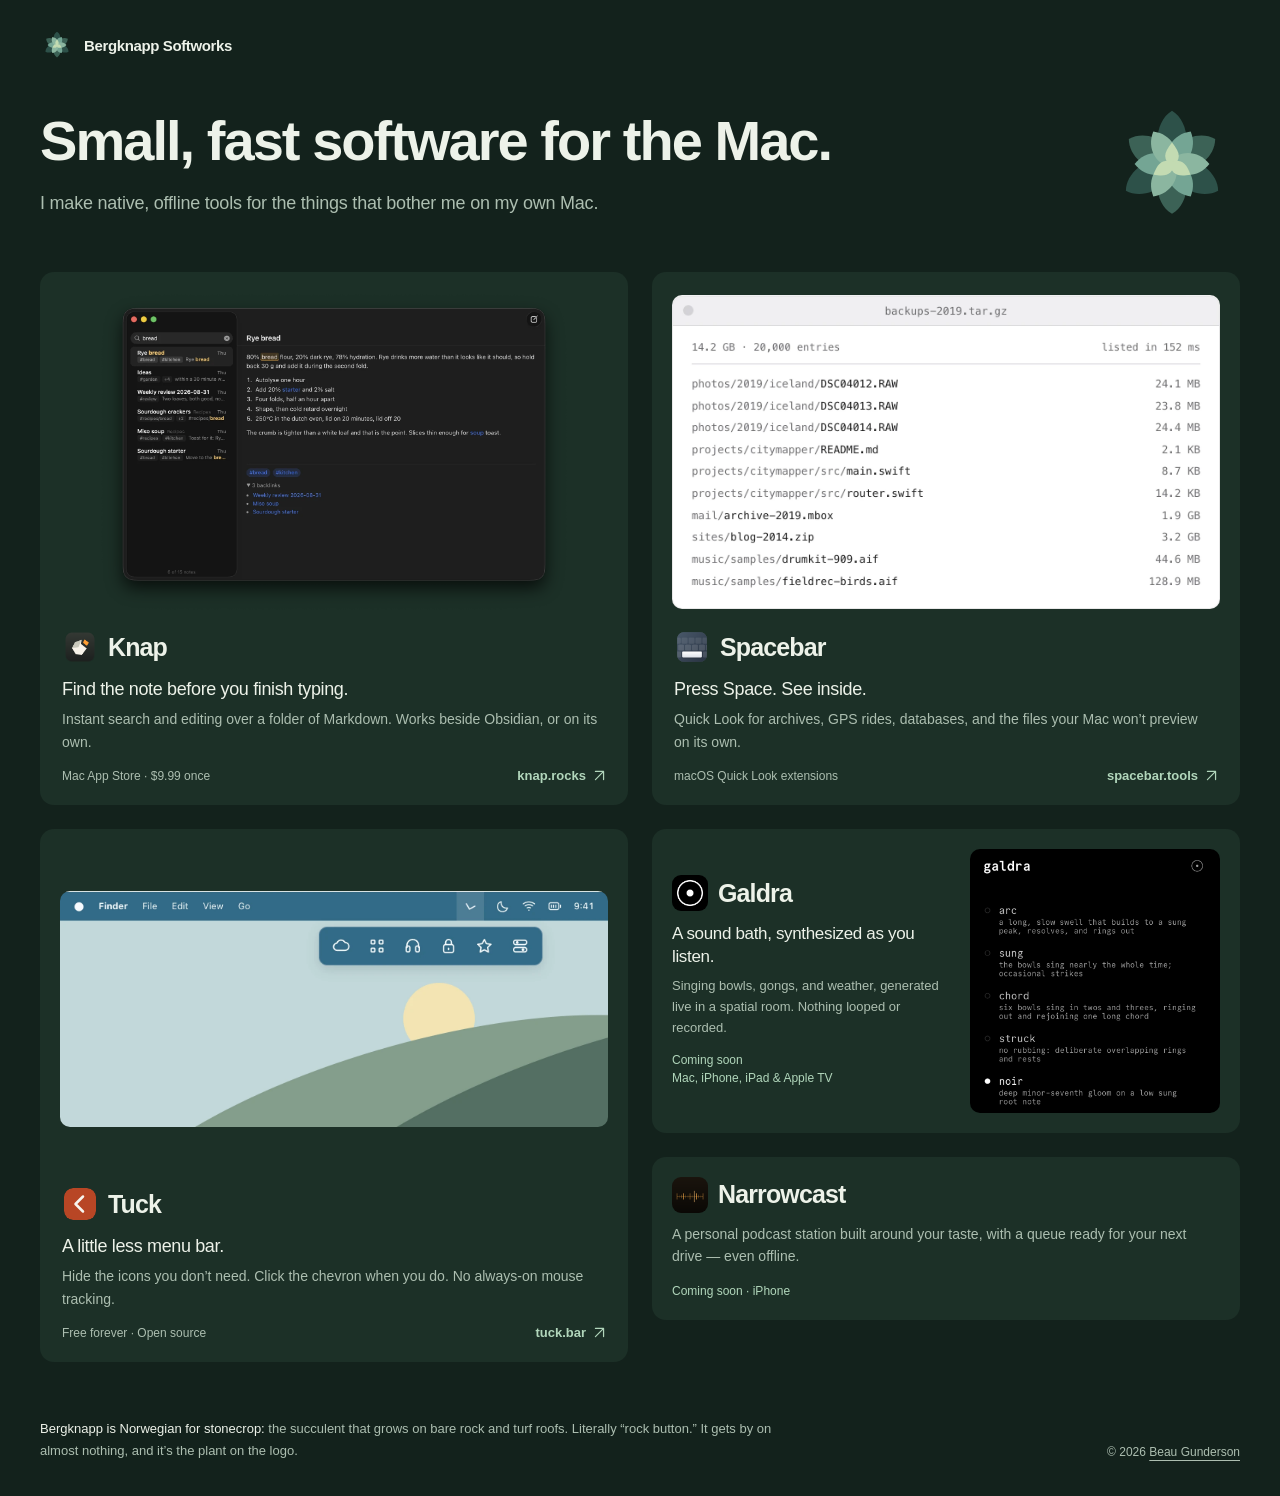
==== commit f9629c7b: "Normalize upcoming-card spacing and remove preview captions" ====
--- a/index.html
+++ b/index.html
@@ -115,7 +115,6 @@
           </div>
           <figure class="app-visual">
             <img src="/assets/spacebar-demo.webp" width="1280" height="734" alt="Spacebar’s website demo showing a list of files inside a compressed archive." loading="lazy" decoding="async">
-            <figcaption>Archive preview demo</figcaption>
           </figure>
         </a>
         <a class="app tuck" href="https://tuck.bar" aria-labelledby="tuck-name tuck-visit">
@@ -127,7 +126,6 @@
           </div>
           <figure class="app-visual">
             <img src="/assets/tuck-demo.webp" width="1440" height="622" alt="Tuck’s illustrated demo with hidden menu bar icons revealed in a tray beneath the chevron." loading="lazy" decoding="async">
-            <figcaption>Menu bar demo</figcaption>
           </figure>
         </a>
         <article class="app upcoming galdra" aria-labelledby="galdra-name">
--- a/styles.css
+++ b/styles.css
@@ -15,8 +15,9 @@
 .intro { font-size: 18px; line-height: 1.6; color: var(--muted); margin: 16px 0 0; letter-spacing: -.012em; }
 .hero-art { margin: 0; }
 .hero-art svg { width: 136px; height: 136px; }
-.grid { display: grid; grid-template-columns: repeat(2, minmax(0, 1fr)); column-gap: 48px; row-gap: 40px; align-items: start; }
-.app { display: flex; flex-direction: column; min-width: 0; color: var(--ink); text-decoration: none; }
+.grid { display: grid; grid-template-columns: repeat(2, minmax(0, 1fr)); grid-template-rows: auto min-content 1fr; gap: 24px; align-items: start; }
+.app { display: flex; flex-direction: column; min-width: 0; padding: 20px; border-radius: 14px; background: var(--panel); color: var(--ink); text-decoration: none; }
+a.app:focus-visible { border-radius: 14px; }
 a.app:hover { color: var(--ink); }
 .app-info { padding: 17px 2px 0; }
 .app-heading { display: flex; align-items: center; gap: 10px; }
@@ -33,14 +34,11 @@
 a.app:hover .visit span { text-decoration: underline; text-underline-offset: 4px; }
 .app-visual { order: -1; position: relative; margin: 0; height: 320px; display: flex; align-items: center; justify-content: center; }
 .app-visual img { width: auto; height: auto; max-width: 100%; max-height: 100%; object-fit: contain; }
-.app-visual figcaption { position: absolute; bottom: 0; right: 0; font-size: 10px; line-height: 1.4; color: var(--muted); }
 .knap .app-visual { padding: 0; }
 .knap picture { display: block; width: 100%; height: 100%; }
 .knap picture img { width: 100%; height: 100%; }
-.spacebar .app-visual { padding: 5px 0 24px; }
 .spacebar .app-visual img { border-radius: 10px; }
 .tuck { grid-column: 1; grid-row: 2 / span 2; }
-.tuck .app-visual { padding: 0 0 24px; }
 .tuck .app-visual img { border-radius: 10px; }
 .upcoming .app-meta { color: var(--accent); }
 .galdra { grid-column: 2; grid-row: 2; display: grid; grid-template-columns: minmax(0, 1fr) 250px; gap: 20px; align-items: center; }
@@ -59,7 +57,7 @@
 .copyright { margin: 0; font-size: 12px; line-height: 1.7; white-space: nowrap; }
 footer a { text-decoration-color: currentColor; padding-block: 10px; }
 @media (max-width: 1100px) {
-  .grid { column-gap: 32px; row-gap: 34px; }
+  .grid { grid-template-rows: none; gap: 24px; }
   .app-visual { height: 280px; }
   .tuck, .galdra, .narrowcast { grid-row: auto; grid-column: auto; }
   .galdra { display: flex; }
@@ -87,12 +85,12 @@
   .hero-art { display: none; }
   h1 { font-size: clamp(36px, 8vw, 44px); }
   .intro { font-size: 16px; margin-top: 14px; }
-  .grid { grid-template-columns: 1fr; gap: 34px; }
+  .grid { grid-template-columns: 1fr; gap: 20px; }
+  .app { padding: 18px; }
   .app-visual { height: auto; }
   .app-visual img { width: 100%; height: auto; }
   .knap picture { width: 100%; height: auto; max-width: 430px; }
   .knap picture img { width: 100%; height: auto; }
-  .spacebar .app-visual, .tuck .app-visual { padding: 0 0 22px; }
   .app-info, .galdra .app-info { padding: 13px 0 0; }
   .app-heading h2 { font-size: 24px; }
   .app-line { font-size: 18px; }
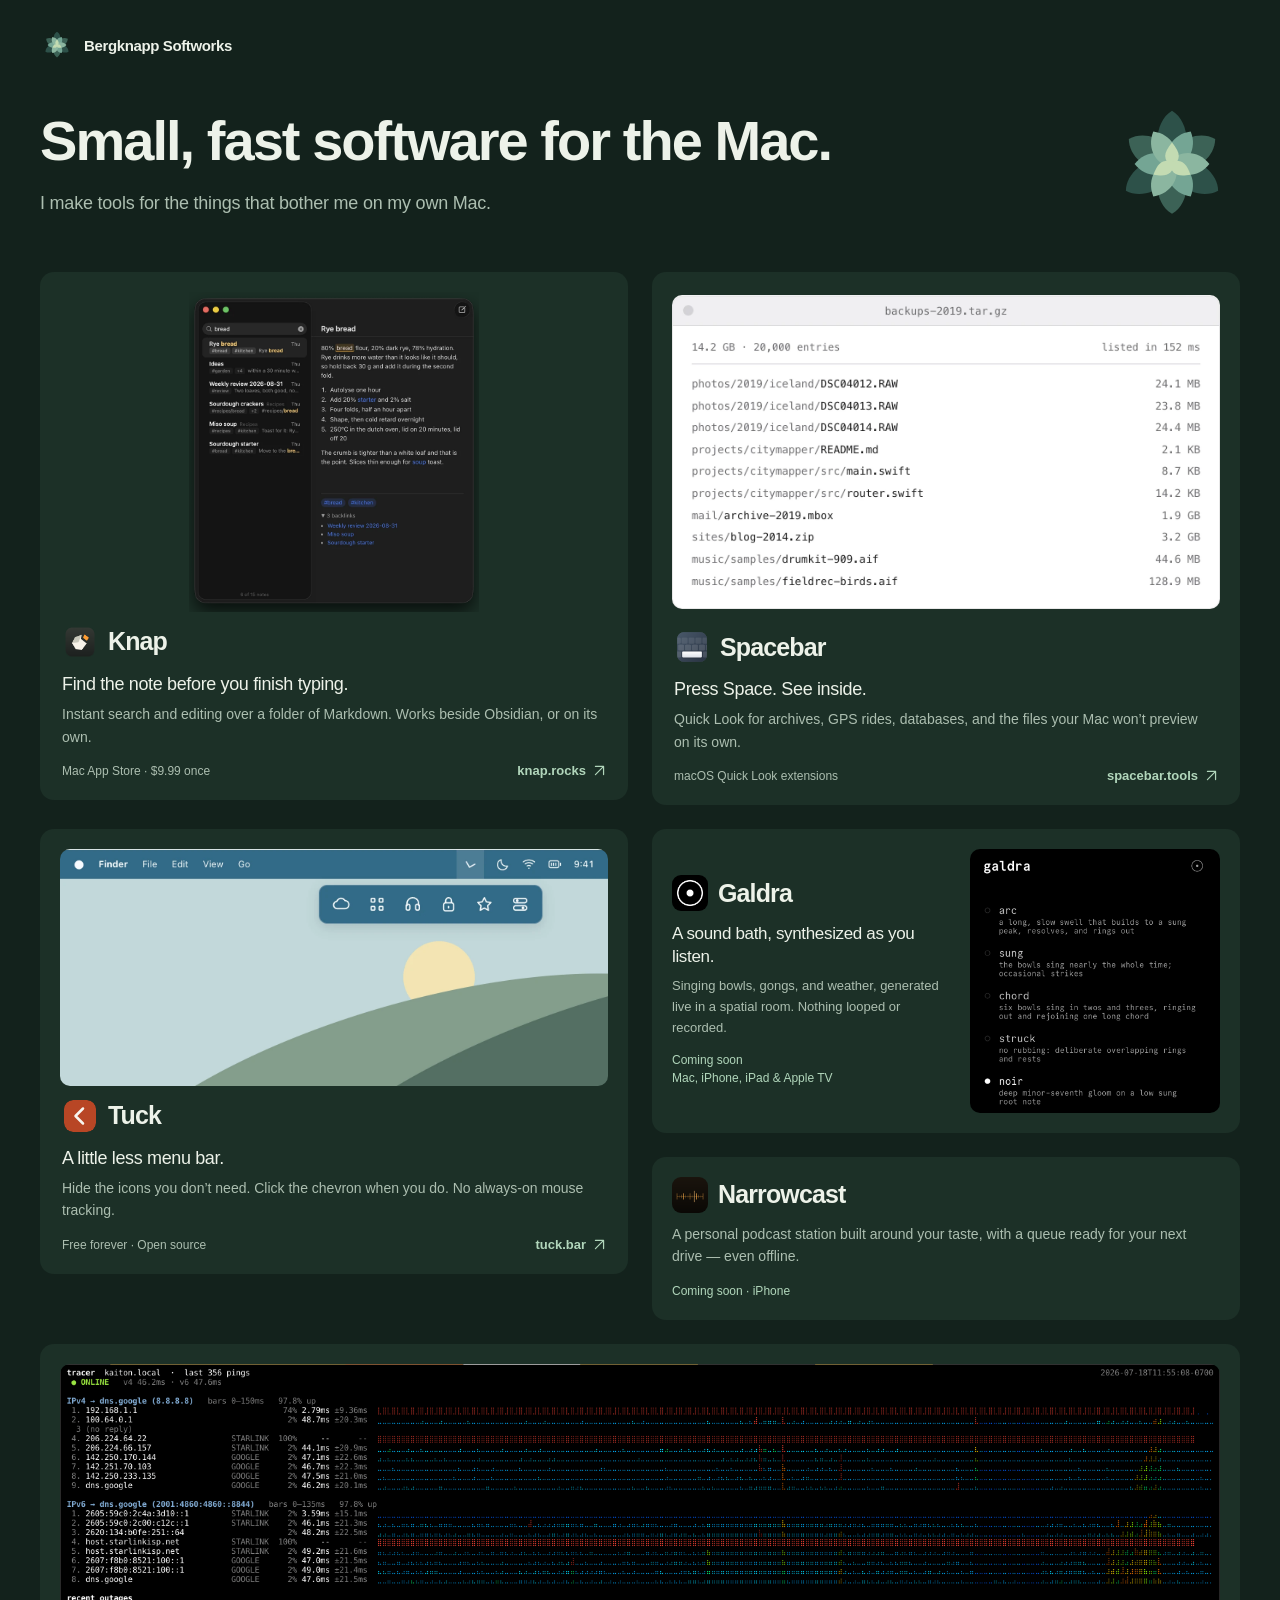
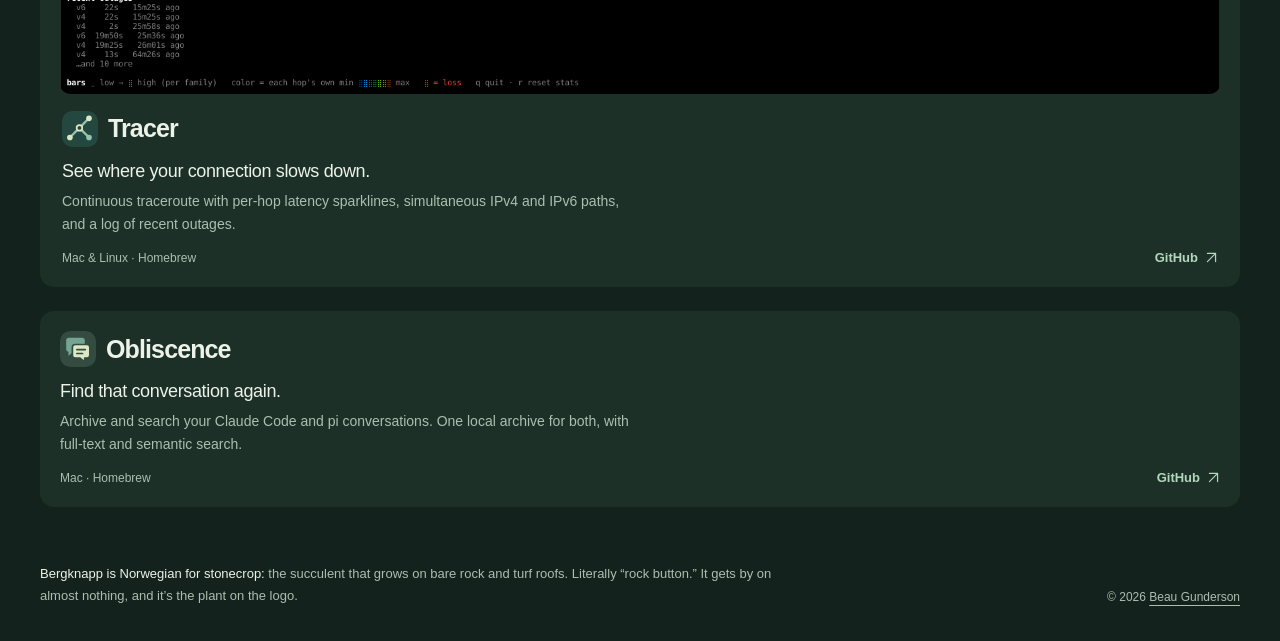
==== commit c9fed874: "Add Tracer and Obliscence with logomarks and tighten previews" ====
--- a/index.html
+++ b/index.html
@@ -6,13 +6,13 @@
 <meta name="theme-color" content="#13221c" media="(prefers-color-scheme: light)">
 <meta name="theme-color" content="#0e1914" media="(prefers-color-scheme: dark)">
 <title>Bergknapp Softworks — Small, fast software for the Mac</title>
-<meta name="description" content="Small, fast tools made by Beau Gunderson: Knap, Spacebar, Tuck, and the upcoming Galdra and Narrowcast.">
+<meta name="description" content="Small, fast tools made by Beau Gunderson: Knap, Spacebar, Tuck, Tracer, Obliscence, and the upcoming Galdra and Narrowcast.">
 <link rel="canonical" href="https://bergknapp.works/">
 <link rel="icon" type="image/svg+xml" href="/favicon.svg?v=blue-spruce-1">
 <link rel="icon" type="image/png" sizes="256x256" href="/icon-256.png?v=blue-spruce-1">
 <link rel="apple-touch-icon" href="/apple-touch-icon.png?v=blue-spruce-1">
 <meta property="og:title" content="Bergknapp Softworks">
-<meta property="og:description" content="Small, fast, offline tools for the Mac. Made by Beau Gunderson.">
+<meta property="og:description" content="Small, fast tools for the Mac. Made by Beau Gunderson.">
 <meta property="og:image" content="https://bergknapp.works/og.png?v=blue-spruce-4">
 <meta property="og:image:width" content="1200">
 <meta property="og:image:height" content="630">
@@ -86,7 +86,7 @@
     <section class="hero" aria-labelledby="headline">
       <div>
         <h1 id="headline">Small, fast software for the Mac.</h1>
-        <p class="intro">I make native, offline tools for the things that bother me on my own Mac.</p>
+        <p class="intro">I make tools for the things that bother me on my own Mac.</p>
       </div>
       <figure class="hero-art"><svg role="img" aria-label="A blue-green stonecrop rosette seen from above"><use href="#rosette"/></svg></figure>
     </section>
@@ -101,8 +101,8 @@
           </div>
           <figure class="app-visual">
             <picture>
-              <source media="(max-width: 650px)" srcset="/assets/knap-window-narrow.webp" width="900" height="972">
-              <img src="/assets/knap-window.webp" width="1440" height="979" fetchpriority="high" alt="Knap searching for bread, with matching notes beside a Rye bread note and its backlinks.">
+              <source media="(max-width: 650px)" srcset="/assets/knap-window-narrow.webp" width="796" height="880">
+              <img src="/assets/knap-window.webp" width="1328" height="876" fetchpriority="high" alt="Knap searching for bread, with matching notes beside a Rye bread note and its backlinks.">
             </picture>
           </figure>
         </a>
@@ -146,6 +146,25 @@
             <div class="app-footer"><p class="app-meta">Coming soon · iPhone</p></div>
           </div>
         </article>
+        <a class="app tracer" href="https://github.com/beaugunderson/tracer" aria-labelledby="tracer-name tracer-visit">
+          <div class="app-info">
+            <div class="app-heading"><img src="/assets/tracer-icon.svg" width="36" height="36" alt="" loading="lazy"><h2 id="tracer-name">Tracer</h2></div>
+            <p class="app-line">See where your connection slows down.</p>
+            <p class="app-description">Continuous traceroute with per-hop latency sparklines, simultaneous IPv4 and IPv6 paths, and a log of recent outages.</p>
+            <div class="app-footer"><p class="app-meta">Mac &amp; Linux · Homebrew</p><span class="visit" id="tracer-visit"><span>GitHub</span><svg aria-hidden="true"><use href="#arrow"/></svg></span></div>
+          </div>
+          <figure class="app-visual">
+            <img src="/assets/tracer.webp" width="3456" height="984" alt="Tracer monitoring dns.google over IPv4 and IPv6, with per-hop latency sparklines, packet loss, and a recent-outages log." loading="lazy" decoding="async">
+          </figure>
+        </a>
+        <a class="app obliscence" href="https://github.com/beaugunderson/obliscence" aria-labelledby="obliscence-name obliscence-visit">
+          <div class="app-info">
+            <div class="app-heading"><img src="/assets/obliscence-icon.svg" width="36" height="36" alt="" loading="lazy"><h2 id="obliscence-name">Obliscence</h2></div>
+            <p class="app-line">Find that conversation again.</p>
+            <p class="app-description">Archive and search your Claude Code and pi conversations. One local archive for both, with full-text and semantic search.</p>
+            <div class="app-footer"><p class="app-meta">Mac · Homebrew</p><span class="visit" id="obliscence-visit"><span>GitHub</span><svg aria-hidden="true"><use href="#arrow"/></svg></span></div>
+          </div>
+        </a>
       </div>
     </section>
   </main>
--- a/styles.css
+++ b/styles.css
@@ -34,12 +34,13 @@
 a.app:hover .visit span { text-decoration: underline; text-underline-offset: 4px; }
 .app-visual { order: -1; position: relative; margin: 0; height: 320px; display: flex; align-items: center; justify-content: center; }
 .app-visual img { width: auto; height: auto; max-width: 100%; max-height: 100%; object-fit: contain; }
-.knap .app-visual { padding: 0; }
-.knap picture { display: block; width: 100%; height: 100%; }
-.knap picture img { width: 100%; height: 100%; }
+.knap .app-visual, .tuck .app-visual { height: auto; padding: 0; }
+.knap picture { display: flex; justify-content: center; width: 100%; height: auto; }
+.knap picture img { width: auto; height: auto; max-height: 320px; }
+.knap .app-info, .tuck .app-info { padding-top: 12px; }
 .spacebar .app-visual img { border-radius: 10px; }
 .tuck { grid-column: 1; grid-row: 2 / span 2; }
-.tuck .app-visual img { border-radius: 10px; }
+.tuck .app-visual img { width: 100%; height: auto; border-radius: 10px; }
 .upcoming .app-meta { color: var(--accent); }
 .galdra { grid-column: 2; grid-row: 2; display: grid; grid-template-columns: minmax(0, 1fr) 250px; gap: 20px; align-items: center; }
 .galdra .app-info { padding: 0; }
@@ -51,6 +52,11 @@
 .narrowcast { grid-column: 2; grid-row: 3; }
 .narrowcast .app-info { padding: 0; }
 .narrowcast .app-description { margin-top: 10px; }
+.tracer, .obliscence { grid-column: 1 / -1; }
+.tracer .app-visual { height: auto; }
+.tracer .app-visual img { width: 100%; height: auto; border-radius: 10px; }
+.tracer .app-description, .obliscence .app-description { max-width: 75ch; }
+.obliscence .app-info { padding: 0; }
 footer { display: grid; grid-template-columns: minmax(0, 1fr) auto; align-items: end; gap: 48px; padding: 44px 0 34px; margin-top: 12px; color: var(--muted); }
 .about-copy p { max-width: 740px; margin: 0; font-size: 13px; line-height: 1.7; }
 .about-copy strong { color: var(--ink); font-weight: 500; }
@@ -59,6 +65,7 @@
 @media (max-width: 1100px) {
   .grid { grid-template-rows: none; gap: 24px; }
   .app-visual { height: 280px; }
+  .knap picture img { max-height: 280px; }
   .tuck, .galdra, .narrowcast { grid-row: auto; grid-column: auto; }
   .galdra { display: flex; }
   .galdra .app-info { padding: 17px 2px 0; }
@@ -73,6 +80,7 @@
   .hero { grid-template-columns: minmax(0, 1fr) 100px; gap: 24px; padding: 34px 0; }
   .hero-art svg { width: 100px; height: 100px; }
   .app-visual { height: 240px; }
+  .knap picture img { max-height: 240px; }
   .galdra .app-visual { height: 240px; }
   footer { gap: 24px; }
 }
@@ -90,13 +98,13 @@
   .app-visual { height: auto; }
   .app-visual img { width: 100%; height: auto; }
   .knap picture { width: 100%; height: auto; max-width: 430px; }
-  .knap picture img { width: 100%; height: auto; }
+  .knap picture img { width: 100%; height: auto; max-height: none; }
   .app-info, .galdra .app-info { padding: 13px 0 0; }
   .app-heading h2 { font-size: 24px; }
   .app-line { font-size: 18px; }
   .galdra .app-visual { height: auto; }
   .galdra .app-visual img { width: 100%; height: auto; max-height: 430px; }
-  .narrowcast .app-info { padding: 0; }
+  .narrowcast .app-info, .obliscence .app-info { padding: 0; }
   footer { grid-template-columns: 1fr; gap: 17px; padding: 34px 0 26px; margin-top: 0; }
 }
 @media (prefers-reduced-motion: reduce) {
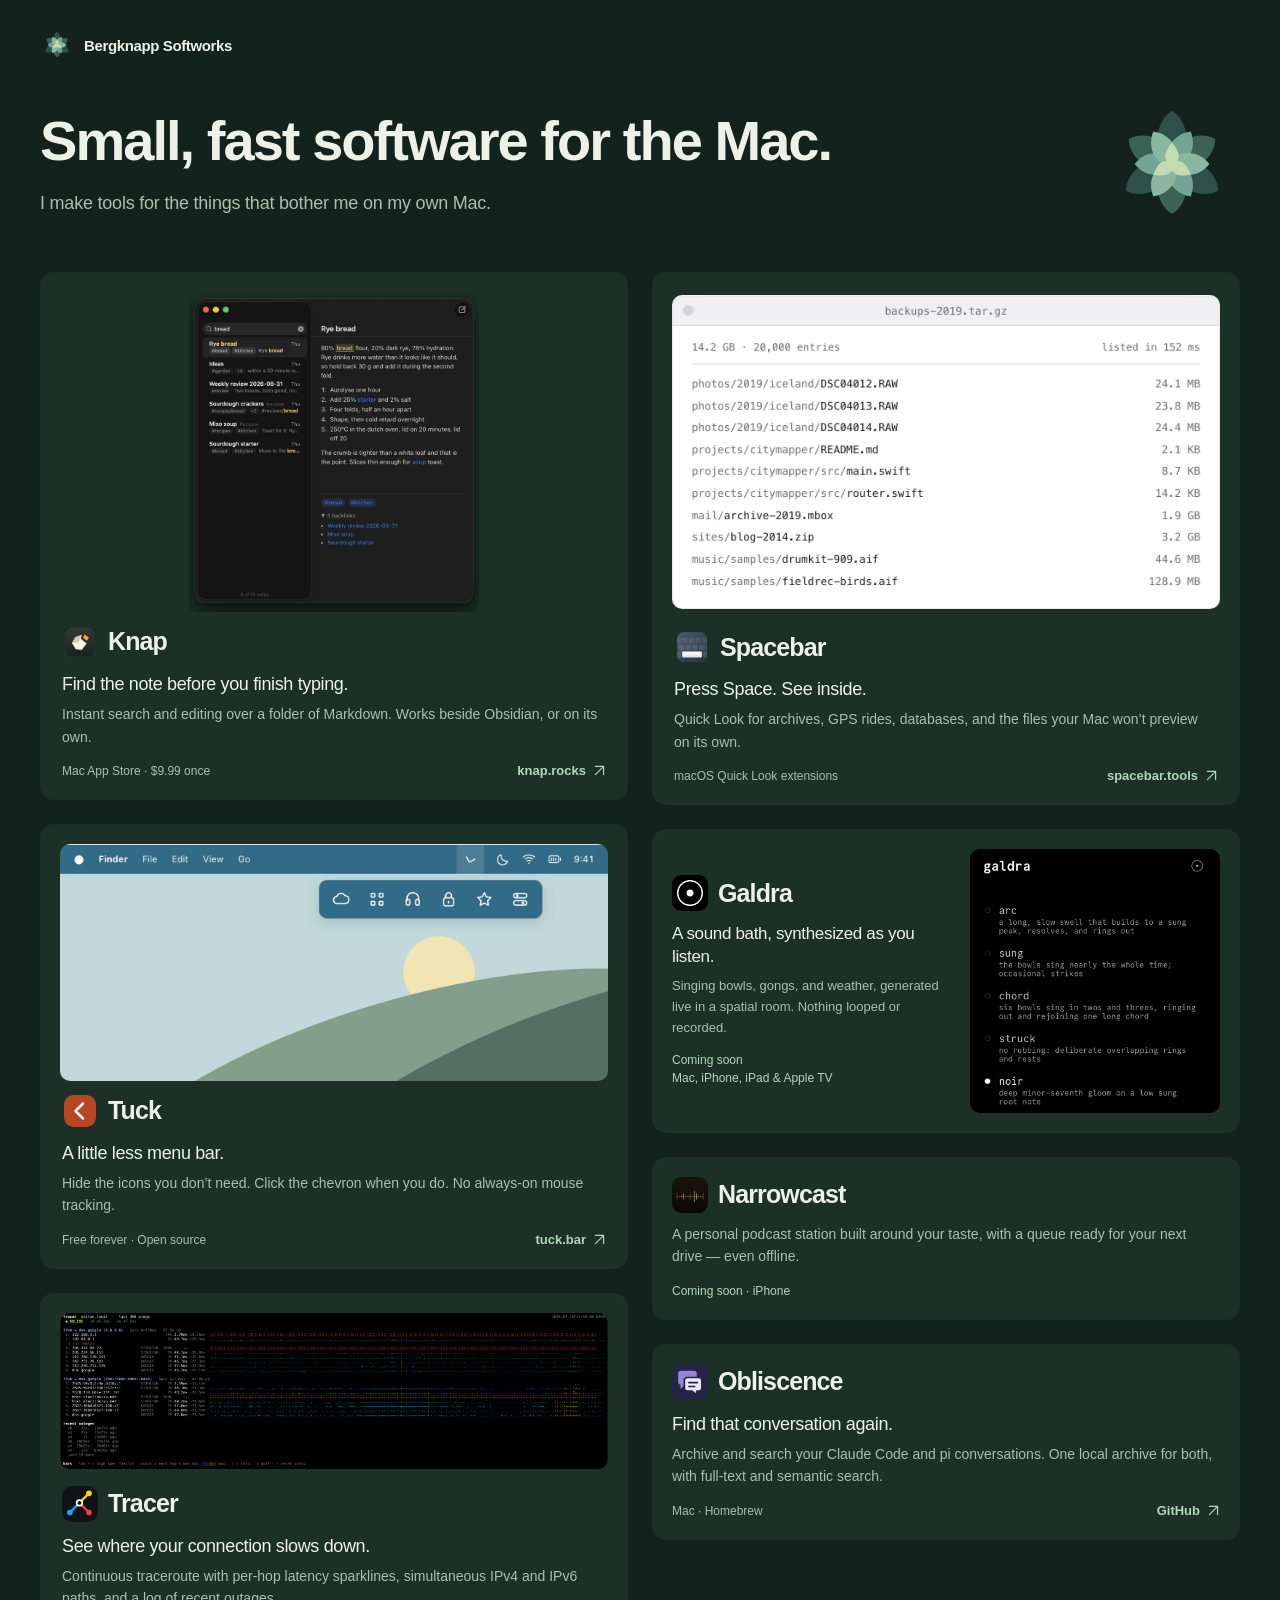
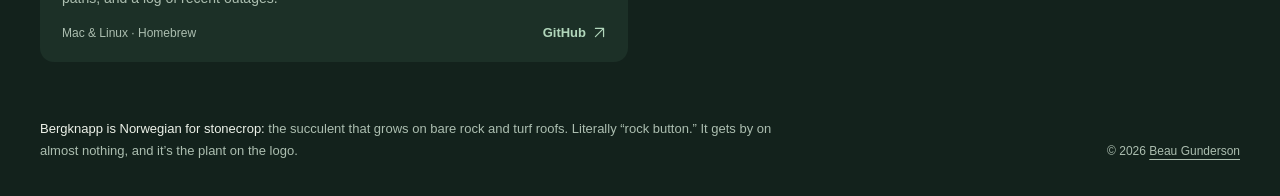
==== commit 66467c7a: "Keep cards compact in independent columns and distinguish tool marks" ====
--- a/index.html
+++ b/index.html
@@ -92,6 +92,7 @@
     </section>
     <section class="apps" id="apps" aria-label="Apps">
       <div class="grid">
+        <div class="app-column">
         <a class="app knap" href="https://knap.rocks" aria-labelledby="knap-name knap-visit">
           <div class="app-info">
             <div class="app-heading"><img src="/assets/knap-icon.png" width="36" height="36" alt=""><h2 id="knap-name">Knap</h2></div>
@@ -106,6 +107,30 @@
             </picture>
           </figure>
         </a>
+        <a class="app tuck" href="https://tuck.bar" aria-labelledby="tuck-name tuck-visit">
+          <div class="app-info">
+            <div class="app-heading"><img class="tuck-icon" src="/assets/tuck-icon.svg" width="32" height="32" alt="" loading="lazy"><h2 id="tuck-name">Tuck</h2></div>
+            <p class="app-line">A little less menu bar.</p>
+            <p class="app-description">Hide the icons you don’t need. Click the chevron when you do. No always-on mouse tracking.</p>
+            <div class="app-footer"><p class="app-meta">Free forever · Open source</p><span class="visit" id="tuck-visit"><span>tuck.bar</span><svg aria-hidden="true"><use href="#arrow"/></svg></span></div>
+          </div>
+          <figure class="app-visual">
+            <img src="/assets/tuck-demo.webp" width="1440" height="622" alt="Tuck’s illustrated demo with hidden menu bar icons revealed in a tray beneath the chevron." loading="lazy" decoding="async">
+          </figure>
+        </a>
+        <a class="app tracer" href="https://github.com/beaugunderson/tracer" aria-labelledby="tracer-name tracer-visit">
+          <div class="app-info">
+            <div class="app-heading"><img src="/assets/tracer-icon.svg" width="36" height="36" alt="" loading="lazy"><h2 id="tracer-name">Tracer</h2></div>
+            <p class="app-line">See where your connection slows down.</p>
+            <p class="app-description">Continuous traceroute with per-hop latency sparklines, simultaneous IPv4 and IPv6 paths, and a log of recent outages.</p>
+            <div class="app-footer"><p class="app-meta">Mac &amp; Linux · Homebrew</p><span class="visit" id="tracer-visit"><span>GitHub</span><svg aria-hidden="true"><use href="#arrow"/></svg></span></div>
+          </div>
+          <figure class="app-visual">
+            <img src="/assets/tracer.webp" width="3456" height="982" alt="Tracer monitoring dns.google over IPv4 and IPv6, with per-hop latency sparklines, packet loss, and a recent-outages log." loading="lazy" decoding="async">
+          </figure>
+        </a>
+        </div>
+        <div class="app-column">
         <a class="app spacebar" href="https://spacebar.tools" aria-labelledby="spacebar-name spacebar-visit">
           <div class="app-info">
             <div class="app-heading"><img src="/assets/spacebar-icon.png" width="36" height="36" alt="" loading="lazy"><h2 id="spacebar-name">Spacebar</h2></div>
@@ -115,17 +140,6 @@
           </div>
           <figure class="app-visual">
             <img src="/assets/spacebar-demo.webp" width="1280" height="734" alt="Spacebar’s website demo showing a list of files inside a compressed archive." loading="lazy" decoding="async">
-          </figure>
-        </a>
-        <a class="app tuck" href="https://tuck.bar" aria-labelledby="tuck-name tuck-visit">
-          <div class="app-info">
-            <div class="app-heading"><img class="tuck-icon" src="/assets/tuck-icon.svg" width="32" height="32" alt="" loading="lazy"><h2 id="tuck-name">Tuck</h2></div>
-            <p class="app-line">A little less menu bar.</p>
-            <p class="app-description">Hide the icons you don’t need. Click the chevron when you do. No always-on mouse tracking.</p>
-            <div class="app-footer"><p class="app-meta">Free forever · Open source</p><span class="visit" id="tuck-visit"><span>tuck.bar</span><svg aria-hidden="true"><use href="#arrow"/></svg></span></div>
-          </div>
-          <figure class="app-visual">
-            <img src="/assets/tuck-demo.webp" width="1440" height="622" alt="Tuck’s illustrated demo with hidden menu bar icons revealed in a tray beneath the chevron." loading="lazy" decoding="async">
           </figure>
         </a>
         <article class="app upcoming galdra" aria-labelledby="galdra-name">
@@ -146,17 +160,6 @@
             <div class="app-footer"><p class="app-meta">Coming soon · iPhone</p></div>
           </div>
         </article>
-        <a class="app tracer" href="https://github.com/beaugunderson/tracer" aria-labelledby="tracer-name tracer-visit">
-          <div class="app-info">
-            <div class="app-heading"><img src="/assets/tracer-icon.svg" width="36" height="36" alt="" loading="lazy"><h2 id="tracer-name">Tracer</h2></div>
-            <p class="app-line">See where your connection slows down.</p>
-            <p class="app-description">Continuous traceroute with per-hop latency sparklines, simultaneous IPv4 and IPv6 paths, and a log of recent outages.</p>
-            <div class="app-footer"><p class="app-meta">Mac &amp; Linux · Homebrew</p><span class="visit" id="tracer-visit"><span>GitHub</span><svg aria-hidden="true"><use href="#arrow"/></svg></span></div>
-          </div>
-          <figure class="app-visual">
-            <img src="/assets/tracer.webp" width="3456" height="984" alt="Tracer monitoring dns.google over IPv4 and IPv6, with per-hop latency sparklines, packet loss, and a recent-outages log." loading="lazy" decoding="async">
-          </figure>
-        </a>
         <a class="app obliscence" href="https://github.com/beaugunderson/obliscence" aria-labelledby="obliscence-name obliscence-visit">
           <div class="app-info">
             <div class="app-heading"><img src="/assets/obliscence-icon.svg" width="36" height="36" alt="" loading="lazy"><h2 id="obliscence-name">Obliscence</h2></div>
@@ -165,6 +168,7 @@
             <div class="app-footer"><p class="app-meta">Mac · Homebrew</p><span class="visit" id="obliscence-visit"><span>GitHub</span><svg aria-hidden="true"><use href="#arrow"/></svg></span></div>
           </div>
         </a>
+        </div>
       </div>
     </section>
   </main>
--- a/styles.css
+++ b/styles.css
@@ -15,7 +15,8 @@
 .intro { font-size: 18px; line-height: 1.6; color: var(--muted); margin: 16px 0 0; letter-spacing: -.012em; }
 .hero-art { margin: 0; }
 .hero-art svg { width: 136px; height: 136px; }
-.grid { display: grid; grid-template-columns: repeat(2, minmax(0, 1fr)); grid-template-rows: auto min-content 1fr; gap: 24px; align-items: start; }
+.grid { display: grid; grid-template-columns: repeat(2, minmax(0, 1fr)); gap: 24px; align-items: start; }
+.app-column { display: flex; flex-direction: column; min-width: 0; gap: 24px; }
 .app { display: flex; flex-direction: column; min-width: 0; padding: 20px; border-radius: 14px; background: var(--panel); color: var(--ink); text-decoration: none; }
 a.app:focus-visible { border-radius: 14px; }
 a.app:hover { color: var(--ink); }
@@ -39,20 +40,17 @@
 .knap picture img { width: auto; height: auto; max-height: 320px; }
 .knap .app-info, .tuck .app-info { padding-top: 12px; }
 .spacebar .app-visual img { border-radius: 10px; }
-.tuck { grid-column: 1; grid-row: 2 / span 2; }
 .tuck .app-visual img { width: 100%; height: auto; border-radius: 10px; }
 .upcoming .app-meta { color: var(--accent); }
-.galdra { grid-column: 2; grid-row: 2; display: grid; grid-template-columns: minmax(0, 1fr) 250px; gap: 20px; align-items: center; }
+.galdra { display: grid; grid-template-columns: minmax(0, 1fr) 250px; gap: 20px; align-items: center; }
 .galdra .app-info { padding: 0; }
 .galdra .app-line { font-size: 17px; }
 .galdra .app-description { font-size: 13px; }
 .galdra .app-visual { order: 0; height: auto; padding: 0; }
 .galdra .app-visual img { width: 100%; height: auto; border-radius: 10px; }
 .galdra .app-footer { margin-top: 12px; }
-.narrowcast { grid-column: 2; grid-row: 3; }
 .narrowcast .app-info { padding: 0; }
 .narrowcast .app-description { margin-top: 10px; }
-.tracer, .obliscence { grid-column: 1 / -1; }
 .tracer .app-visual { height: auto; }
 .tracer .app-visual img { width: 100%; height: auto; border-radius: 10px; }
 .tracer .app-description, .obliscence .app-description { max-width: 75ch; }
@@ -63,17 +61,14 @@
 .copyright { margin: 0; font-size: 12px; line-height: 1.7; white-space: nowrap; }
 footer a { text-decoration-color: currentColor; padding-block: 10px; }
 @media (max-width: 1100px) {
-  .grid { grid-template-rows: none; gap: 24px; }
   .app-visual { height: 280px; }
   .knap picture img { max-height: 280px; }
-  .tuck, .galdra, .narrowcast { grid-row: auto; grid-column: auto; }
   .galdra { display: flex; }
   .galdra .app-info { padding: 17px 2px 0; }
   .galdra .app-visual { order: -1; height: 280px; }
   .galdra .app-visual img { width: auto; height: 100%; }
   .galdra .app-line { font-size: 18px; }
   .galdra .app-description { font-size: 14px; }
-  .narrowcast { grid-column: 1 / -1; }
 }
 @media (max-width: 900px) {
   .wrap { width: calc(100% - 48px); }
@@ -94,6 +89,7 @@
   h1 { font-size: clamp(36px, 8vw, 44px); }
   .intro { font-size: 16px; margin-top: 14px; }
   .grid { grid-template-columns: 1fr; gap: 20px; }
+  .app-column { gap: 20px; }
   .app { padding: 18px; }
   .app-visual { height: auto; }
   .app-visual img { width: 100%; height: auto; }
